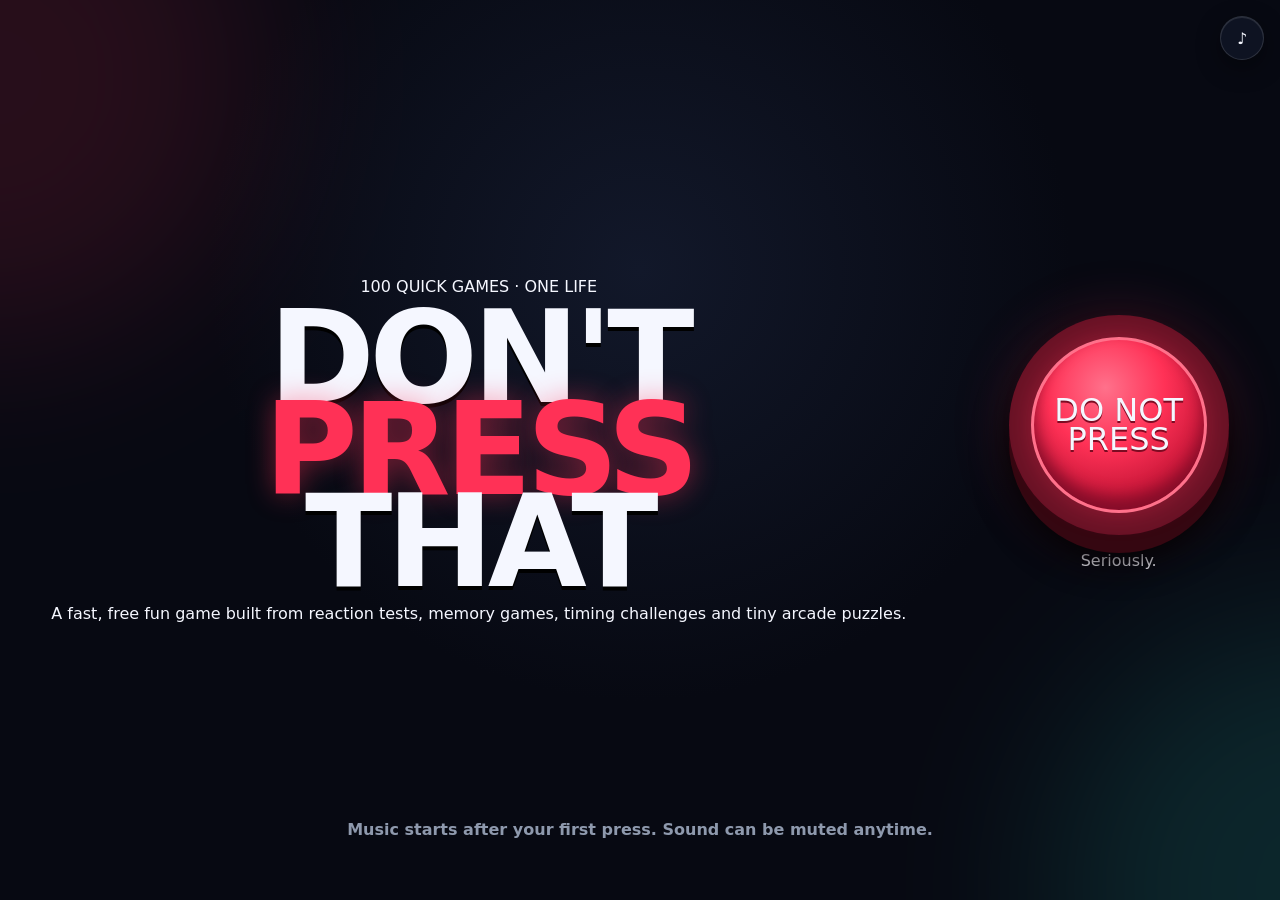
==== index.html @ fea3067d "Revamp landing UI and add complete SEO metadata" ====
<!doctype html>
<html lang="en">
<head>
  <meta charset="utf-8">
  <meta name="viewport" content="width=device-width,initial-scale=1,viewport-fit=cover,user-scalable=no">
  <meta name="theme-color" content="#070912">
  <meta name="color-scheme" content="dark">
  <title>DON'T PRESS THAT — 100 Fast Fun Mini Games</title>
  <meta name="description" content="Play DON'T PRESS THAT, a free fast-paced fun game with 100 bite-size arcade mini games, reaction challenges, memory games, timing tests and quick puzzles.">
  <meta name="keywords" content="fun game, mini games, arcade game, browser game, free online game, reaction game, quick games, casual game, memory game, timing game, mobile game, HTML5 game">
  <meta name="robots" content="index,follow,max-image-preview:large,max-snippet:-1,max-video-preview:-1">
  <link rel="canonical" href="https://whyiamdoingthis.fun/">
  <link rel="manifest" href="./site.webmanifest">
  <meta property="og:type" content="website">
  <meta property="og:site_name" content="DON'T PRESS THAT">
  <meta property="og:title" content="DON'T PRESS THAT — 100 Fast Fun Mini Games">
  <meta property="og:description" content="A free rapid-fire arcade packed with 100 quick mini games. Read fast, decide, act and chase your best streak.">
  <meta property="og:url" content="https://whyiamdoingthis.fun/">
  <meta name="twitter:card" content="summary">
  <meta name="twitter:title" content="DON'T PRESS THAT — 100 Fast Fun Mini Games">
  <meta name="twitter:description" content="100 quick arcade mini games in one free browser game.">
  <link rel="stylesheet" href="./styles/main.css">
  <script type="application/ld+json">
  {
    "@context":"https://schema.org",
    "@type":"VideoGame",
    "name":"DON'T PRESS THAT",
    "url":"https://whyiamdoingthis.fun/",
    "description":"A free browser arcade with 100 fast mini games focused on reaction, memory, timing and quick decisions.",
    "genre":["Arcade","Casual","Puzzle","Reaction"],
    "playMode":"SinglePlayer",
    "applicationCategory":"Game",
    "operatingSystem":"Any modern web browser",
    "inLanguage":"en",
    "isAccessibleForFree":true
  }
  </script>
</head>
<body>
  <main id="app" aria-live="polite">
    <header class="hud hidden" id="hud" aria-label="Game score">
      <div><small>SCORE</small><strong id="score">0</strong></div>
      <div class="brand">DPT<span>•</span><small>100 GAME DECK</small></div>
      <div><small>BEST</small><strong id="best">0</strong></div>
    </header>

    <button id="mute" class="icon-button" aria-label="Mute sound" title="Sound and music">♪</button>

    <section id="intro" class="screen intro">
      <div class="intro-copy">
        <p class="kicker">100 QUICK GAMES · ONE LIFE</p>
        <h1>DON'T<br><span>PRESS</span><br>THAT</h1>
        <p class="intro-deck">A fast, free fun game built from reaction tests, memory games, timing challenges and tiny arcade puzzles.</p>
      </div>
      <div class="button-stage">
        <div class="warning-ring" aria-hidden="true"></div>
        <button id="forbidden" class="forbidden" aria-label="Start DON'T PRESS THAT"><span>DO NOT<br>PRESS</span></button>
        <p>Seriously.</p>
      </div>
      <p class="music-note">Music starts after your first press. Sound can be muted anytime.</p>
    </section>

    <section id="game" class="screen hidden" aria-label="Current mini game">
      <div class="round-note" aria-hidden="true"><span></span> READ · DECIDE · ACT <span></span></div>
      <div id="instruction" class="instruction"></div>
      <div id="sub" class="sub"></div>
      <div class="timer-wrap"><span>TIME</span><div id="timer" class="timer" aria-label="Time remaining"><i></i></div></div>
      <div id="arena" class="arena" role="application" aria-label="Challenge play area" tabindex="-1"></div>
    </section>

    <section id="gameover" class="screen gameover hidden">
      <p class="eyebrow">GAME OVER</p>
      <h2>YOU: <span id="final-score">0</span></h2>
      <p>BEST: <b id="final-best">0</b></p>
      <p id="verdict" class="verdict"></p>
      <button id="restart" class="cta">ONE MORE?</button>
      <details><summary>LOCAL DAMAGE REPORT</summary><div id="stats"></div></details>
    </section>

    <div id="flash" aria-hidden="true"></div>
    <div id="toast" role="status"></div>
  </main>
  <noscript>DON'T PRESS THAT needs JavaScript to run its mini games.</noscript>
  <script type="module" src="./js/main.js"></script>
</body>
</html>
---- styles/main.css ----
:root{--bg:#070912;--panel:#101522;--ink:#f5f7ff;--muted:#8e99ad;--red:#ff3156;--cyan:#33e6d2;--yellow:#ffd84d;--safe:#ff3156;--danger:#28d978;font-family:Impact,Haettenschweiler,'Arial Narrow Bold',system-ui,sans-serif;color-scheme:dark}
*{box-sizing:border-box;-webkit-tap-highlight-color:transparent}html,body{height:100%;margin:0;overflow:hidden;background:var(--bg);color:var(--ink)}body{overscroll-behavior:none}button{font:inherit;color:inherit}.hidden{display:none!important}#app{height:100%;min-height:100svh;position:relative;isolation:isolate;background:radial-gradient(circle at 50% 30%,#12182a 0,#070912 48%);overflow:hidden;padding:max(16px,env(safe-area-inset-top)) max(16px,env(safe-area-inset-right)) max(16px,env(safe-area-inset-bottom)) max(16px,env(safe-area-inset-left))}.screen{height:100%;display:flex;flex-direction:column;align-items:center;justify-content:center;text-align:center}.intro h1{font-size:clamp(4.2rem,20vw,8rem);line-height:.72;letter-spacing:-.045em;margin:0 0 7vh;text-shadow:0 4px 0 #000}.intro h1 span{color:var(--red);text-shadow:0 0 28px #ff315677}.intro>p{color:var(--muted);font:700 1rem system-ui;margin-top:26px}.forbidden{position:relative;width:min(52vw,220px);aspect-ratio:1;border:0;border-radius:50%;background:#681225;box-shadow:0 18px 0 #350711,0 25px 35px #000,0 0 60px #ff315633;cursor:pointer;animation:breathe 2.5s ease-in-out infinite}.forbidden:before{content:"";position:absolute;inset:10%;border-radius:50%;background:radial-gradient(circle at 42% 28%,#ff718b,#ff3156 38%,#bd1233 76%);border:3px solid #ff718b;box-shadow:inset 0 -12px 16px #830d29,0 0 28px #ff315655}.forbidden span{position:relative;z-index:1;font-size:clamp(1.2rem,6vw,2rem);line-height:.9;text-shadow:0 2px #7c0b22}.forbidden:active,.forbidden.pressed{transform:translateY(13px) scale(.96);box-shadow:0 5px 0 #350711,0 8px 20px #000;animation:none}.icon-button{position:absolute;z-index:20;right:max(16px,env(safe-area-inset-right));top:max(16px,env(safe-area-inset-top));width:44px;height:44px;border:1px solid #ffffff20;background:#111727cc;border-radius:50%;cursor:pointer}.icon-button.muted{color:var(--muted)}button:focus-visible,[tabindex]:focus-visible{outline:3px solid var(--cyan);outline-offset:4px}.hud{height:58px;position:absolute;z-index:10;left:max(18px,env(safe-area-inset-left));right:max(18px,env(safe-area-inset-right));top:max(14px,env(safe-area-inset-top));display:flex;justify-content:space-between;align-items:center;text-align:center;pointer-events:none}.hud small{display:block;font:700 .65rem system-ui;letter-spacing:.16em;color:var(--muted)}.hud strong{font-size:1.8rem}.hud .brand{color:#687188}.hud .brand span{color:var(--red)}#game{justify-content:flex-start;padding-top:80px;touch-action:none}.instruction{font-size:clamp(2rem,10vw,4.5rem);line-height:.88;max-width:820px;min-height:1em}.sub{font:700 clamp(.75rem,3.5vw,1rem) system-ui;color:var(--muted);height:28px;margin-top:8px;letter-spacing:.07em}.timer{width:min(84vw,540px);height:4px;background:#252c3d;margin:8px 0 16px;border-radius:2px;overflow:hidden}.timer i{height:100%;display:block;background:var(--cyan);transform-origin:left}.arena{position:relative;flex:1;width:min(100%,700px);min-height:0;overflow:hidden;border-radius:24px;touch-action:none;user-select:none}.target,.choice,.pad{position:absolute;border:0;display:grid;place-items:center;cursor:pointer}.target{width:76px;height:76px;border-radius:50%;background:var(--cyan);color:#07110f;box-shadow:0 0 24px #33e6d277}.choice{min-width:92px;min-height:58px;border-radius:14px;background:#1a2234;border:1px solid #ffffff25;padding:10px;font:800 .85rem system-ui}.choice:active,.pad:active{transform:scale(.92)}.big-number{font-size:clamp(5rem,28vw,11rem);position:absolute;inset:0;display:grid;place-items:center}.center-button{position:absolute;inset:50% auto auto 50%;transform:translate(-50%,-50%);border:0;border-radius:50%;width:min(45vw,180px);aspect-ratio:1;background:var(--red);box-shadow:0 10px 0 #841028,0 0 30px #ff315666}.meter{position:absolute;left:15%;right:15%;top:52%;height:24px;border:2px solid #fff;border-radius:20px;overflow:hidden}.meter i{display:block;width:0;height:100%;background:var(--cyan)}.grid{position:absolute;inset:6%;display:grid;grid-template-columns:repeat(3,1fr);gap:10px}.pad{position:relative;border-radius:14px;background:#1b2334;border:2px solid #303b51;font-size:2rem}.pad.lit{background:var(--yellow);box-shadow:0 0 22px #ffd84d99;color:#171100}.danger-zone{position:absolute;left:0;right:0;bottom:0;height:18%;border-top:2px dashed var(--red);color:var(--red);font:800 .7rem system-ui;padding-top:8px}.gameover .eyebrow{color:var(--red);letter-spacing:.25em;font:800 .8rem system-ui}.gameover h2{font-size:clamp(4rem,20vw,8rem);margin:0;line-height:1}.gameover>p{font-family:system-ui}.verdict{height:48px;max-width:340px;color:var(--muted)}.cta{border:0;background:var(--cyan);color:#06110f;padding:18px 36px;border-radius:14px;box-shadow:0 8px 0 #147b70;font-size:1.4rem;cursor:pointer}.cta:active{transform:translateY(6px);box-shadow:0 2px 0 #147b70}.gameover details{margin-top:28px;font:600 .75rem system-ui;color:var(--muted)}#flash{position:absolute;z-index:50;inset:0;pointer-events:none;opacity:0;background:white}#flash.go{animation:flash .3s}#toast{position:absolute;z-index:30;left:50%;top:46%;transform:translate(-50%,-50%) scale(.8);font-size:clamp(2rem,12vw,5rem);opacity:0;pointer-events:none;white-space:nowrap}#toast.go{animation:toast .55s}.particle{position:absolute;z-index:40;width:8px;height:8px;border-radius:2px;pointer-events:none;animation:particle .65s ease-out forwards}.fake-alert{position:absolute;background:#151c2c;border:1px solid #ff315666;border-radius:12px;padding:12px;color:var(--red);font:800 .75rem system-ui;animation:wobble .25s infinite}.eye{position:absolute;left:50%;top:42%;transform:translate(-50%,-50%);width:220px;height:110px;border-radius:70% 15%;background:#f4f6ff;display:grid;place-items:center;overflow:hidden}.eye i{width:70px;height:70px;background:#202b44;border:18px solid var(--cyan);border-radius:50%}.line-track{position:absolute;left:8%;right:8%;top:50%;height:10px;background:#283044}.line-track i{position:absolute;width:4px;height:60px;top:-25px;background:white}.draggable{touch-action:none}.shake{animation:shake .26s}.score-pop{animation:scorepop .4s}@keyframes breathe{50%{transform:scale(1.025);filter:brightness(1.12)}82%{transform:translateX(2px) rotate(.5deg)}}@keyframes flash{25%{opacity:.55}100%{opacity:0}}@keyframes toast{30%{opacity:1;transform:translate(-50%,-50%) scale(1.1)}75%{opacity:1}100%{opacity:0;transform:translate(-50%,-65%)}}@keyframes particle{to{transform:translate(var(--x),var(--y)) rotate(180deg) scale(0);opacity:0}}@keyframes wobble{50%{transform:rotate(2deg)}}@keyframes shake{25%{transform:translateX(-5px)}75%{transform:translateX(5px)}}@keyframes scorepop{50%{transform:scale(1.5);color:var(--cyan)}}
@media (min-width:800px) and (orientation:landscape){.intro{flex-direction:row;gap:8vw}.intro h1{margin:0}.intro>p{position:absolute;bottom:5vh}.arena{max-height:calc(100vh - 170px)}}
@media (prefers-reduced-motion:reduce){*,*:before,*:after{animation-duration:.001ms!important;animation-iteration-count:1!important;transition:none!important}.forbidden{animation:none}}
.spark{position:absolute;color:var(--yellow);font-size:2rem;text-shadow:0 0 14px #ffd84d}.ghost-choice{position:absolute;width:78px;height:78px;border:2px dashed #687188;border-radius:50%;background:#111727}.number-choice{position:absolute;width:120px;height:100px;border:0;border-radius:18px;background:#1a2234;font-size:2.6rem}.tiny-target{position:absolute;width:22px;height:22px;border:0;border-radius:50%;background:var(--cyan);box-shadow:0 0 18px var(--cyan)}.center-zone{position:absolute;left:50%;top:50%;transform:translate(-50%,-50%);width:54px;height:54px;border:2px dashed var(--cyan);border-radius:50%;background:#33e6d222}

/* Refreshed arcade cabinet treatment */
#app::before,#app::after{content:"";position:absolute;z-index:-1;width:42vmax;aspect-ratio:1;border-radius:50%;filter:blur(90px);opacity:.13;pointer-events:none}#app::before{left:-22vmax;top:-15vmax;background:var(--red)}#app::after{right:-24vmax;bottom:-20vmax;background:var(--cyan)}
#game{padding-inline:clamp(8px,3vw,28px)}.round-note{display:flex;align-items:center;gap:10px;margin:3px 0 12px;color:var(--cyan);font:800 .62rem system-ui;letter-spacing:.24em}.round-note span{width:28px;height:1px;background:linear-gradient(90deg,transparent,var(--cyan))}.round-note span:last-child{transform:scaleX(-1)}.instruction{text-wrap:balance;text-shadow:0 4px 0 #000,0 0 32px #ffffff0d}.sub{font-weight:650;letter-spacing:.1em}.timer-wrap{display:flex;align-items:center;gap:10px;width:min(88vw,580px);margin:8px 0 16px}.timer-wrap>span{color:#687188;font:800 .58rem system-ui;letter-spacing:.18em}.timer{width:auto;flex:1;margin:0;height:7px;padding:2px;background:#05070d;border:1px solid #273047;border-radius:99px}.timer i{border-radius:99px;box-shadow:0 0 14px #33e6d299}
.arena{border:1px solid #ffffff12;background:linear-gradient(145deg,#131a2a99,#090c1599);box-shadow:inset 0 1px 0 #ffffff0b,0 24px 70px #0008}.arena::before{content:"";position:absolute;inset:0;pointer-events:none;background-image:linear-gradient(#ffffff05 1px,transparent 1px),linear-gradient(90deg,#ffffff05 1px,transparent 1px);background-size:32px 32px;mask-image:linear-gradient(to bottom,#0008,transparent 75%)}
.target,.choice,.pad,.number-choice,.ghost-choice,.center-zone{z-index:1;transition:filter .15s,box-shadow .15s,transform .15s}.choice,.number-choice,.ghost-choice{backdrop-filter:blur(8px);box-shadow:inset 0 1px 0 #ffffff14,0 10px 22px #0005}.choice:hover,.number-choice:hover,.ghost-choice:hover{filter:brightness(1.18);box-shadow:inset 0 1px 0 #ffffff24,0 0 20px #33e6d222}.hud{padding:0 14px;border:1px solid #ffffff12;border-radius:16px;background:#0d1220b8;box-shadow:0 10px 30px #0005;backdrop-filter:blur(12px)}.icon-button{box-shadow:inset 0 1px 0 #ffffff1a,0 8px 24px #0006}
@media (max-width:520px){.round-note{margin-top:0}.arena{border-radius:20px}.choice{min-width:76px;padding:8px}.timer-wrap{width:92vw}}
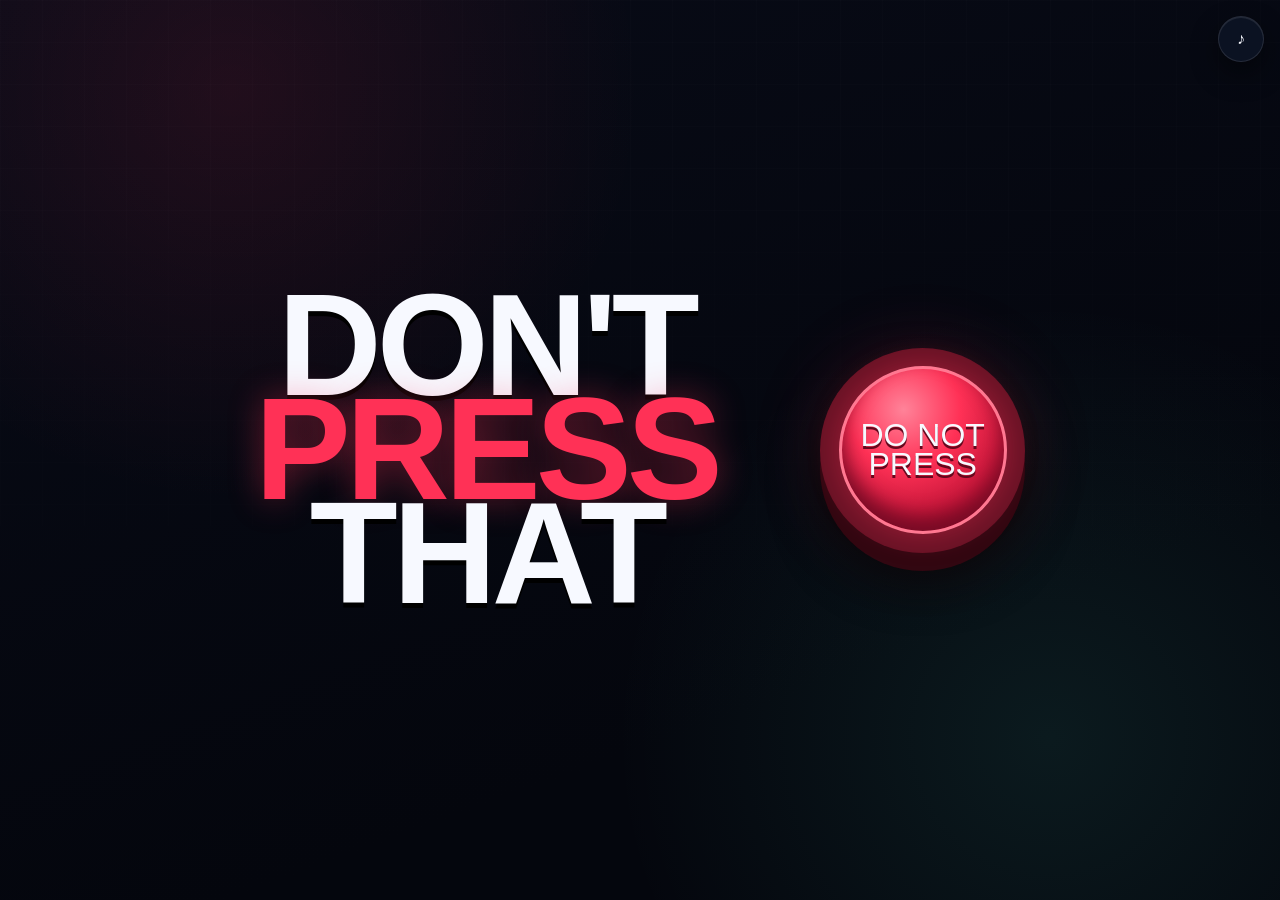
==== commit 060f875f: "Simplify game screens and remove filler copy" ====
--- a/index.html
+++ b/index.html
@@ -3,7 +3,7 @@
 <head>
   <meta charset="utf-8">
   <meta name="viewport" content="width=device-width,initial-scale=1,viewport-fit=cover,user-scalable=no">
-  <meta name="theme-color" content="#070912">
+  <meta name="theme-color" content="#000000">
   <meta name="color-scheme" content="dark">
   <title>DON'T PRESS THAT — 100 Fast Fun Mini Games</title>
   <meta name="description" content="Play DON'T PRESS THAT, a free fast-paced fun game with 100 bite-size arcade mini games, reaction challenges, memory games, timing tests and quick puzzles.">
@@ -14,73 +14,49 @@
   <meta property="og:type" content="website">
   <meta property="og:site_name" content="DON'T PRESS THAT">
   <meta property="og:title" content="DON'T PRESS THAT — 100 Fast Fun Mini Games">
-  <meta property="og:description" content="A free rapid-fire arcade packed with 100 quick mini games. Read fast, decide, act and chase your best streak.">
+  <meta property="og:description" content="A free rapid-fire arcade packed with 100 quick mini games.">
   <meta property="og:url" content="https://whyiamdoingthis.fun/">
   <meta name="twitter:card" content="summary">
   <meta name="twitter:title" content="DON'T PRESS THAT — 100 Fast Fun Mini Games">
   <meta name="twitter:description" content="100 quick arcade mini games in one free browser game.">
   <link rel="stylesheet" href="./styles/main.css">
   <script type="application/ld+json">
-  {
-    "@context":"https://schema.org",
-    "@type":"VideoGame",
-    "name":"DON'T PRESS THAT",
-    "url":"https://whyiamdoingthis.fun/",
-    "description":"A free browser arcade with 100 fast mini games focused on reaction, memory, timing and quick decisions.",
-    "genre":["Arcade","Casual","Puzzle","Reaction"],
-    "playMode":"SinglePlayer",
-    "applicationCategory":"Game",
-    "operatingSystem":"Any modern web browser",
-    "inLanguage":"en",
-    "isAccessibleForFree":true
-  }
+  {"@context":"https://schema.org","@type":"VideoGame","name":"DON'T PRESS THAT","url":"https://whyiamdoingthis.fun/","description":"A free browser arcade with 100 fast mini games focused on reaction, memory, timing and quick decisions.","genre":["Arcade","Casual","Puzzle","Reaction"],"playMode":"SinglePlayer","applicationCategory":"Game","operatingSystem":"Any modern web browser","inLanguage":"en","isAccessibleForFree":true}
   </script>
 </head>
 <body>
   <main id="app" aria-live="polite">
     <header class="hud hidden" id="hud" aria-label="Game score">
       <div><small>SCORE</small><strong id="score">0</strong></div>
-      <div class="brand">DPT<span>•</span><small>100 GAME DECK</small></div>
       <div><small>BEST</small><strong id="best">0</strong></div>
     </header>
 
-    <button id="mute" class="icon-button" aria-label="Mute sound" title="Sound and music">♪</button>
+    <button id="mute" class="icon-button" aria-label="Mute sound" title="Sound">♪</button>
 
     <section id="intro" class="screen intro">
-      <div class="intro-copy">
-        <p class="kicker">100 QUICK GAMES · ONE LIFE</p>
-        <h1>DON'T<br><span>PRESS</span><br>THAT</h1>
-        <p class="intro-deck">A fast, free fun game built from reaction tests, memory games, timing challenges and tiny arcade puzzles.</p>
-      </div>
-      <div class="button-stage">
-        <div class="warning-ring" aria-hidden="true"></div>
-        <button id="forbidden" class="forbidden" aria-label="Start DON'T PRESS THAT"><span>DO NOT<br>PRESS</span></button>
-        <p>Seriously.</p>
-      </div>
-      <p class="music-note">Music starts after your first press. Sound can be muted anytime.</p>
+      <h1>DON'T<br><span>PRESS</span><br>THAT</h1>
+      <button id="forbidden" class="forbidden" aria-label="Start DON'T PRESS THAT"><span>DO NOT<br>PRESS</span></button>
     </section>
 
     <section id="game" class="screen hidden" aria-label="Current mini game">
-      <div class="round-note" aria-hidden="true"><span></span> READ · DECIDE · ACT <span></span></div>
       <div id="instruction" class="instruction"></div>
       <div id="sub" class="sub"></div>
-      <div class="timer-wrap"><span>TIME</span><div id="timer" class="timer" aria-label="Time remaining"><i></i></div></div>
+      <div id="timer" class="timer" aria-label="Time remaining"><i></i></div>
       <div id="arena" class="arena" role="application" aria-label="Challenge play area" tabindex="-1"></div>
     </section>
 
     <section id="gameover" class="screen gameover hidden">
       <p class="eyebrow">GAME OVER</p>
-      <h2>YOU: <span id="final-score">0</span></h2>
-      <p>BEST: <b id="final-best">0</b></p>
+      <h2><span id="final-score">0</span></h2>
+      <p class="best-line">BEST <b id="final-best">0</b></p>
       <p id="verdict" class="verdict"></p>
-      <button id="restart" class="cta">ONE MORE?</button>
-      <details><summary>LOCAL DAMAGE REPORT</summary><div id="stats"></div></details>
+      <button id="restart" class="cta">PLAY AGAIN</button>
     </section>
 
     <div id="flash" aria-hidden="true"></div>
     <div id="toast" role="status"></div>
   </main>
-  <noscript>DON'T PRESS THAT needs JavaScript to run its mini games.</noscript>
+  <noscript>JavaScript is required to play.</noscript>
   <script type="module" src="./js/main.js"></script>
 </body>
 </html>
--- a/styles/main.css
+++ b/styles/main.css
@@ -1,12 +1,208 @@
-:root{--bg:#070912;--panel:#101522;--ink:#f5f7ff;--muted:#8e99ad;--red:#ff3156;--cyan:#33e6d2;--yellow:#ffd84d;--safe:#ff3156;--danger:#28d978;font-family:Impact,Haettenschweiler,'Arial Narrow Bold',system-ui,sans-serif;color-scheme:dark}
-*{box-sizing:border-box;-webkit-tap-highlight-color:transparent}html,body{height:100%;margin:0;overflow:hidden;background:var(--bg);color:var(--ink)}body{overscroll-behavior:none}button{font:inherit;color:inherit}.hidden{display:none!important}#app{height:100%;min-height:100svh;position:relative;isolation:isolate;background:radial-gradient(circle at 50% 30%,#12182a 0,#070912 48%);overflow:hidden;padding:max(16px,env(safe-area-inset-top)) max(16px,env(safe-area-inset-right)) max(16px,env(safe-area-inset-bottom)) max(16px,env(safe-area-inset-left))}.screen{height:100%;display:flex;flex-direction:column;align-items:center;justify-content:center;text-align:center}.intro h1{font-size:clamp(4.2rem,20vw,8rem);line-height:.72;letter-spacing:-.045em;margin:0 0 7vh;text-shadow:0 4px 0 #000}.intro h1 span{color:var(--red);text-shadow:0 0 28px #ff315677}.intro>p{color:var(--muted);font:700 1rem system-ui;margin-top:26px}.forbidden{position:relative;width:min(52vw,220px);aspect-ratio:1;border:0;border-radius:50%;background:#681225;box-shadow:0 18px 0 #350711,0 25px 35px #000,0 0 60px #ff315633;cursor:pointer;animation:breathe 2.5s ease-in-out infinite}.forbidden:before{content:"";position:absolute;inset:10%;border-radius:50%;background:radial-gradient(circle at 42% 28%,#ff718b,#ff3156 38%,#bd1233 76%);border:3px solid #ff718b;box-shadow:inset 0 -12px 16px #830d29,0 0 28px #ff315655}.forbidden span{position:relative;z-index:1;font-size:clamp(1.2rem,6vw,2rem);line-height:.9;text-shadow:0 2px #7c0b22}.forbidden:active,.forbidden.pressed{transform:translateY(13px) scale(.96);box-shadow:0 5px 0 #350711,0 8px 20px #000;animation:none}.icon-button{position:absolute;z-index:20;right:max(16px,env(safe-area-inset-right));top:max(16px,env(safe-area-inset-top));width:44px;height:44px;border:1px solid #ffffff20;background:#111727cc;border-radius:50%;cursor:pointer}.icon-button.muted{color:var(--muted)}button:focus-visible,[tabindex]:focus-visible{outline:3px solid var(--cyan);outline-offset:4px}.hud{height:58px;position:absolute;z-index:10;left:max(18px,env(safe-area-inset-left));right:max(18px,env(safe-area-inset-right));top:max(14px,env(safe-area-inset-top));display:flex;justify-content:space-between;align-items:center;text-align:center;pointer-events:none}.hud small{display:block;font:700 .65rem system-ui;letter-spacing:.16em;color:var(--muted)}.hud strong{font-size:1.8rem}.hud .brand{color:#687188}.hud .brand span{color:var(--red)}#game{justify-content:flex-start;padding-top:80px;touch-action:none}.instruction{font-size:clamp(2rem,10vw,4.5rem);line-height:.88;max-width:820px;min-height:1em}.sub{font:700 clamp(.75rem,3.5vw,1rem) system-ui;color:var(--muted);height:28px;margin-top:8px;letter-spacing:.07em}.timer{width:min(84vw,540px);height:4px;background:#252c3d;margin:8px 0 16px;border-radius:2px;overflow:hidden}.timer i{height:100%;display:block;background:var(--cyan);transform-origin:left}.arena{position:relative;flex:1;width:min(100%,700px);min-height:0;overflow:hidden;border-radius:24px;touch-action:none;user-select:none}.target,.choice,.pad{position:absolute;border:0;display:grid;place-items:center;cursor:pointer}.target{width:76px;height:76px;border-radius:50%;background:var(--cyan);color:#07110f;box-shadow:0 0 24px #33e6d277}.choice{min-width:92px;min-height:58px;border-radius:14px;background:#1a2234;border:1px solid #ffffff25;padding:10px;font:800 .85rem system-ui}.choice:active,.pad:active{transform:scale(.92)}.big-number{font-size:clamp(5rem,28vw,11rem);position:absolute;inset:0;display:grid;place-items:center}.center-button{position:absolute;inset:50% auto auto 50%;transform:translate(-50%,-50%);border:0;border-radius:50%;width:min(45vw,180px);aspect-ratio:1;background:var(--red);box-shadow:0 10px 0 #841028,0 0 30px #ff315666}.meter{position:absolute;left:15%;right:15%;top:52%;height:24px;border:2px solid #fff;border-radius:20px;overflow:hidden}.meter i{display:block;width:0;height:100%;background:var(--cyan)}.grid{position:absolute;inset:6%;display:grid;grid-template-columns:repeat(3,1fr);gap:10px}.pad{position:relative;border-radius:14px;background:#1b2334;border:2px solid #303b51;font-size:2rem}.pad.lit{background:var(--yellow);box-shadow:0 0 22px #ffd84d99;color:#171100}.danger-zone{position:absolute;left:0;right:0;bottom:0;height:18%;border-top:2px dashed var(--red);color:var(--red);font:800 .7rem system-ui;padding-top:8px}.gameover .eyebrow{color:var(--red);letter-spacing:.25em;font:800 .8rem system-ui}.gameover h2{font-size:clamp(4rem,20vw,8rem);margin:0;line-height:1}.gameover>p{font-family:system-ui}.verdict{height:48px;max-width:340px;color:var(--muted)}.cta{border:0;background:var(--cyan);color:#06110f;padding:18px 36px;border-radius:14px;box-shadow:0 8px 0 #147b70;font-size:1.4rem;cursor:pointer}.cta:active{transform:translateY(6px);box-shadow:0 2px 0 #147b70}.gameover details{margin-top:28px;font:600 .75rem system-ui;color:var(--muted)}#flash{position:absolute;z-index:50;inset:0;pointer-events:none;opacity:0;background:white}#flash.go{animation:flash .3s}#toast{position:absolute;z-index:30;left:50%;top:46%;transform:translate(-50%,-50%) scale(.8);font-size:clamp(2rem,12vw,5rem);opacity:0;pointer-events:none;white-space:nowrap}#toast.go{animation:toast .55s}.particle{position:absolute;z-index:40;width:8px;height:8px;border-radius:2px;pointer-events:none;animation:particle .65s ease-out forwards}.fake-alert{position:absolute;background:#151c2c;border:1px solid #ff315666;border-radius:12px;padding:12px;color:var(--red);font:800 .75rem system-ui;animation:wobble .25s infinite}.eye{position:absolute;left:50%;top:42%;transform:translate(-50%,-50%);width:220px;height:110px;border-radius:70% 15%;background:#f4f6ff;display:grid;place-items:center;overflow:hidden}.eye i{width:70px;height:70px;background:#202b44;border:18px solid var(--cyan);border-radius:50%}.line-track{position:absolute;left:8%;right:8%;top:50%;height:10px;background:#283044}.line-track i{position:absolute;width:4px;height:60px;top:-25px;background:white}.draggable{touch-action:none}.shake{animation:shake .26s}.score-pop{animation:scorepop .4s}@keyframes breathe{50%{transform:scale(1.025);filter:brightness(1.12)}82%{transform:translateX(2px) rotate(.5deg)}}@keyframes flash{25%{opacity:.55}100%{opacity:0}}@keyframes toast{30%{opacity:1;transform:translate(-50%,-50%) scale(1.1)}75%{opacity:1}100%{opacity:0;transform:translate(-50%,-65%)}}@keyframes particle{to{transform:translate(var(--x),var(--y)) rotate(180deg) scale(0);opacity:0}}@keyframes wobble{50%{transform:rotate(2deg)}}@keyframes shake{25%{transform:translateX(-5px)}75%{transform:translateX(5px)}}@keyframes scorepop{50%{transform:scale(1.5);color:var(--cyan)}}
-@media (min-width:800px) and (orientation:landscape){.intro{flex-direction:row;gap:8vw}.intro h1{margin:0}.intro>p{position:absolute;bottom:5vh}.arena{max-height:calc(100vh - 170px)}}
-@media (prefers-reduced-motion:reduce){*,*:before,*:after{animation-duration:.001ms!important;animation-iteration-count:1!important;transition:none!important}.forbidden{animation:none}}
-.spark{position:absolute;color:var(--yellow);font-size:2rem;text-shadow:0 0 14px #ffd84d}.ghost-choice{position:absolute;width:78px;height:78px;border:2px dashed #687188;border-radius:50%;background:#111727}.number-choice{position:absolute;width:120px;height:100px;border:0;border-radius:18px;background:#1a2234;font-size:2.6rem}.tiny-target{position:absolute;width:22px;height:22px;border:0;border-radius:50%;background:var(--cyan);box-shadow:0 0 18px var(--cyan)}.center-zone{position:absolute;left:50%;top:50%;transform:translate(-50%,-50%);width:54px;height:54px;border:2px dashed var(--cyan);border-radius:50%;background:#33e6d222}
-
-/* Refreshed arcade cabinet treatment */
-#app::before,#app::after{content:"";position:absolute;z-index:-1;width:42vmax;aspect-ratio:1;border-radius:50%;filter:blur(90px);opacity:.13;pointer-events:none}#app::before{left:-22vmax;top:-15vmax;background:var(--red)}#app::after{right:-24vmax;bottom:-20vmax;background:var(--cyan)}
-#game{padding-inline:clamp(8px,3vw,28px)}.round-note{display:flex;align-items:center;gap:10px;margin:3px 0 12px;color:var(--cyan);font:800 .62rem system-ui;letter-spacing:.24em}.round-note span{width:28px;height:1px;background:linear-gradient(90deg,transparent,var(--cyan))}.round-note span:last-child{transform:scaleX(-1)}.instruction{text-wrap:balance;text-shadow:0 4px 0 #000,0 0 32px #ffffff0d}.sub{font-weight:650;letter-spacing:.1em}.timer-wrap{display:flex;align-items:center;gap:10px;width:min(88vw,580px);margin:8px 0 16px}.timer-wrap>span{color:#687188;font:800 .58rem system-ui;letter-spacing:.18em}.timer{width:auto;flex:1;margin:0;height:7px;padding:2px;background:#05070d;border:1px solid #273047;border-radius:99px}.timer i{border-radius:99px;box-shadow:0 0 14px #33e6d299}
-.arena{border:1px solid #ffffff12;background:linear-gradient(145deg,#131a2a99,#090c1599);box-shadow:inset 0 1px 0 #ffffff0b,0 24px 70px #0008}.arena::before{content:"";position:absolute;inset:0;pointer-events:none;background-image:linear-gradient(#ffffff05 1px,transparent 1px),linear-gradient(90deg,#ffffff05 1px,transparent 1px);background-size:32px 32px;mask-image:linear-gradient(to bottom,#0008,transparent 75%)}
-.target,.choice,.pad,.number-choice,.ghost-choice,.center-zone{z-index:1;transition:filter .15s,box-shadow .15s,transform .15s}.choice,.number-choice,.ghost-choice{backdrop-filter:blur(8px);box-shadow:inset 0 1px 0 #ffffff14,0 10px 22px #0005}.choice:hover,.number-choice:hover,.ghost-choice:hover{filter:brightness(1.18);box-shadow:inset 0 1px 0 #ffffff24,0 0 20px #33e6d222}.hud{padding:0 14px;border:1px solid #ffffff12;border-radius:16px;background:#0d1220b8;box-shadow:0 10px 30px #0005;backdrop-filter:blur(12px)}.icon-button{box-shadow:inset 0 1px 0 #ffffff1a,0 8px 24px #0006}
-@media (max-width:520px){.round-note{margin-top:0}.arena{border-radius:20px}.choice{min-width:76px;padding:8px}.timer-wrap{width:92vw}}
+:root{
+  --bg:#050712;--panel:#0d1323;--panel2:#121b2f;--ink:#f7f9ff;--muted:#98a4bd;
+  --red:#ff3156;--cyan:#55f0d5;--yellow:#ffd84d;--blue:#4f8cff;--green:#28d978;
+  --shadow:#0009;--radius:24px;font-family:Inter,ui-sans-serif,-apple-system,BlinkMacSystemFont,"Segoe UI",sans-serif;
+  color-scheme:dark
+}
+*{box-sizing:border-box;-webkit-tap-highlight-color:transparent}
+html,body{height:100%;margin:0;background:var(--bg);color:var(--ink)}
+body{overflow:hidden;overscroll-behavior:none}
+button,input{font:inherit;color:inherit}
+button{cursor:pointer}
+.hidden{display:none!important}
+#app{
+  min-height:100svh;height:100%;position:relative;isolation:isolate;overflow:hidden;
+  padding:max(14px,env(safe-area-inset-top)) max(14px,env(safe-area-inset-right)) max(14px,env(safe-area-inset-bottom)) max(14px,env(safe-area-inset-left));
+  background:
+    radial-gradient(circle at 18% 10%,#ff31561b,transparent 31%),
+    radial-gradient(circle at 82% 82%,#55f0d516,transparent 34%),
+    linear-gradient(160deg,#080b17,#04060d 72%)
+}
+#app::after{
+  content:"";position:absolute;inset:0;z-index:-1;pointer-events:none;opacity:.38;
+  background-image:linear-gradient(#ffffff08 1px,transparent 1px),linear-gradient(90deg,#ffffff08 1px,transparent 1px);
+  background-size:42px 42px;mask-image:linear-gradient(to bottom,#000,transparent 85%)
+}
+.screen{height:100%;display:flex;flex-direction:column;align-items:center;justify-content:center;text-align:center}
+.icon-button{
+  position:absolute;z-index:40;right:max(16px,env(safe-area-inset-right));top:max(16px,env(safe-area-inset-top));
+  width:46px;height:46px;border-radius:50%;border:1px solid #ffffff1c;background:#0d1426d9;backdrop-filter:blur(14px);
+  box-shadow:inset 0 1px 0 #ffffff16,0 12px 28px #0007
+}
+.icon-button.muted{color:var(--muted)}
+button:focus-visible,input:focus-visible,[tabindex]:focus-visible{outline:3px solid var(--cyan);outline-offset:4px}
+
+.intro{gap:clamp(20px,4vh,42px)}
+.intro-copy{display:flex;flex-direction:column;align-items:center}
+.kicker{margin:0 0 16px;font-size:.7rem;font-weight:900;letter-spacing:.24em;color:var(--cyan)}
+.intro h1{
+  margin:0;font-family:Impact,Haettenschweiler,"Arial Narrow Bold",sans-serif;
+  font-size:clamp(4.3rem,19vw,9rem);line-height:.72;letter-spacing:-.035em;text-shadow:0 5px 0 #000
+}
+.intro h1 span{color:var(--red);text-shadow:0 0 34px #ff31566b}
+.intro-deck{max-width:560px;margin:22px 18px 0;color:var(--muted);font-size:clamp(.86rem,3.2vw,1rem);line-height:1.55}
+.button-stage{position:relative;display:grid;place-items:center}
+.button-stage>p{margin:26px 0 0;color:#8f9bb1;font-weight:800;letter-spacing:.08em}
+.warning-ring{position:absolute;width:min(64vw,270px);aspect-ratio:1;border:1px solid #ff315632;border-radius:50%;animation:ring 2.5s ease-in-out infinite}
+.forbidden{
+  position:relative;width:min(48vw,205px);aspect-ratio:1;border:0;border-radius:50%;
+  background:#681225;box-shadow:0 18px 0 #320711,0 28px 48px #000b,0 0 70px #ff31562d;
+  animation:breathe 2.35s ease-in-out infinite
+}
+.forbidden::before{
+  content:"";position:absolute;inset:9%;border-radius:50%;
+  background:radial-gradient(circle at 38% 25%,#ff8399,#ff3156 36%,#b50e31 77%);
+  border:3px solid #ff7891;box-shadow:inset 0 -14px 19px #770b25,0 0 30px #ff31565c
+}
+.forbidden span{position:relative;z-index:2;font-family:Impact,sans-serif;font-size:clamp(1.3rem,5.6vw,2rem);line-height:.88;text-shadow:0 3px #65091e}
+.forbidden:active,.forbidden.pressed{transform:translateY(13px) scale(.965);box-shadow:0 5px 0 #320711,0 9px 24px #000c;animation:none}
+.music-note{position:absolute;bottom:max(10px,env(safe-area-inset-bottom));max-width:92vw;margin:0;color:#67738b;font-size:.68rem}
+
+.hud{
+  height:62px;position:absolute;z-index:20;left:max(16px,env(safe-area-inset-left));right:max(16px,env(safe-area-inset-right));
+  top:max(12px,env(safe-area-inset-top));display:flex;align-items:center;justify-content:space-between;padding:0 16px;
+  border:1px solid #ffffff16;border-radius:18px;background:#0b1120c9;backdrop-filter:blur(16px);box-shadow:0 14px 40px #0007;pointer-events:none
+}
+.hud small{display:block;font-size:.58rem;font-weight:900;letter-spacing:.17em;color:#7f8ca5}
+.hud strong{font-family:Impact,sans-serif;font-size:1.8rem;line-height:1}
+.hud .brand{font-family:Impact,sans-serif;letter-spacing:.08em;color:#e8ecf7}
+.hud .brand>span{color:var(--red);margin:0 3px}.hud .brand small{margin-top:2px;font-family:Inter,system-ui,sans-serif}
+
+#game{justify-content:flex-start;padding:84px clamp(4px,2vw,20px) 0;touch-action:none}
+.round-note{display:flex;align-items:center;gap:10px;margin:5px 0 12px;color:var(--cyan);font-size:.6rem;font-weight:900;letter-spacing:.23em}
+.round-note span{width:28px;height:1px;background:linear-gradient(90deg,transparent,var(--cyan))}
+.round-note span:last-child{transform:scaleX(-1)}
+.instruction{
+  max-width:860px;min-height:1em;font-family:Impact,Haettenschweiler,"Arial Narrow Bold",sans-serif;
+  font-size:clamp(2.1rem,9vw,4.8rem);line-height:.88;text-wrap:balance;text-shadow:0 4px 0 #000
+}
+.sub{height:32px;margin-top:9px;padding-inline:10px;color:var(--muted);font-size:clamp(.76rem,3vw,.98rem);font-weight:750;letter-spacing:.045em}
+.timer-wrap{display:flex;align-items:center;gap:10px;width:min(91vw,620px);margin:6px 0 14px}
+.timer-wrap>span{font-size:.57rem;font-weight:900;letter-spacing:.18em;color:#70809a}
+.timer{height:8px;flex:1;padding:2px;border:1px solid #27324a;border-radius:99px;background:#03050b;overflow:hidden}
+.timer i{display:block;height:100%;border-radius:99px;background:linear-gradient(90deg,var(--cyan),#8fffe8);transform-origin:left;box-shadow:0 0 16px #55f0d590}
+.arena{
+  position:relative;flex:1;width:min(100%,760px);min-height:0;border-radius:26px;overflow:hidden;touch-action:none;user-select:none;
+  border:1px solid #ffffff12;background:linear-gradient(145deg,#11192bdb,#080c17e6);box-shadow:inset 0 1px 0 #ffffff0e,0 30px 80px #0008
+}
+.arena::before{
+  content:"";position:absolute;inset:0;pointer-events:none;opacity:.42;
+  background-image:radial-gradient(circle at 1px 1px,#ffffff16 1px,transparent 0);background-size:26px 26px
+}
+.arena-flash{animation:arenaFlash .5s}
+
+.hero-button,.target,.memory-dot,.moving-target,.drag-piece,.swipe-card,.color-orb,.bait-button{
+  position:absolute;z-index:2;border:0;display:grid;place-items:center
+}
+.hero-button{
+  width:min(45vw,190px);aspect-ratio:1;border-radius:50%;background:var(--red);font-family:Impact,sans-serif;font-size:1.7rem;
+  box-shadow:0 11px 0 #7f0e26,0 0 38px #ff315655;transition:.12s transform,.12s filter
+}
+.hero-button:active,.hero-button.active{transform:translate(-50%,-50%) scale(.94)!important;filter:brightness(1.14)}
+.hero-button.ready{background:var(--cyan);color:#04110e;box-shadow:0 11px 0 #157c6d,0 0 38px #55f0d56a}
+.hold-ring{
+  position:absolute;inset:-13px;border-radius:50%;
+  background:conic-gradient(var(--cyan) calc(var(--p,0)*1turn),#ffffff16 0);
+  -webkit-mask:radial-gradient(transparent 62%,#000 64%);mask:radial-gradient(transparent 62%,#000 64%)
+}
+.choice-grid{
+  position:absolute;z-index:2;left:8%;right:8%;top:18%;bottom:12%;display:grid;grid-template-columns:repeat(2,minmax(0,1fr));gap:12px
+}
+.arcade-choice{
+  border:1px solid #ffffff1c;border-radius:18px;background:#151f35d9;box-shadow:inset 0 1px 0 #ffffff12,0 12px 24px #0005;
+  font-weight:900;font-size:clamp(1rem,5vw,2rem);transition:.14s transform,.14s filter,.14s border-color
+}
+.arcade-choice:active{transform:scale(.96);filter:brightness(1.2);border-color:var(--cyan)}
+.tile-grid,.pair-grid{
+  position:absolute;z-index:2;inset:8%;display:grid;grid-template-columns:repeat(3,1fr);gap:10px
+}
+.tile,.pair-card{
+  border:1px solid #ffffff17;border-radius:18px;background:#141d31;color:var(--ink);font-size:clamp(1.7rem,8vw,3.2rem);
+  box-shadow:inset 0 1px 0 #ffffff0e,0 10px 18px #0004
+}
+.tile.lit{background:var(--yellow);color:#171100;box-shadow:0 0 28px #ffd84d70}
+.tile.picked,.pair-card.picked{background:#1b695f;border-color:var(--cyan)}
+.math-question,.direction-hero{
+  position:absolute;z-index:2;left:0;right:0;top:10%;font-family:Impact,sans-serif;font-size:clamp(3rem,16vw,6.5rem)
+}
+.memory-dot{
+  width:68px;height:68px;border-radius:50%;background:#202a40;color:#7f8ba1;border:2px solid #34415f;font-weight:900
+}
+.memory-dot.lit{background:var(--cyan);color:#06110f;box-shadow:0 0 30px #55f0d586}
+.precision-track{position:absolute;z-index:2;left:8%;right:8%;top:50%;height:16px;border-radius:99px;background:#202a3f;box-shadow:inset 0 2px 5px #0007}
+.precision-zone{position:absolute;top:0;height:100%;background:var(--cyan);box-shadow:0 0 22px #55f0d582}
+.precision-needle{position:absolute;top:-25px;width:4px;height:66px;background:#fff;border-radius:99px;box-shadow:0 0 15px #fff}
+.drag-piece,.moving-target{
+  width:76px;height:76px;border-radius:22px;background:var(--cyan);color:#07110f;font-size:2rem;box-shadow:0 0 30px #55f0d55f
+}
+.drop-zone{
+  position:absolute;z-index:1;width:105px;height:105px;display:grid;place-items:center;border:2px dashed #73f6df;border-radius:26px;
+  background:#55f0d50d;color:var(--cyan);font-size:2.4rem
+}
+.swipe-card{
+  width:min(48vw,210px);height:min(48vw,210px);border-radius:36px;background:linear-gradient(145deg,#1b2742,#11192b);
+  border:1px solid #ffffff1b;font-size:5rem;box-shadow:0 20px 50px #0008,0 0 35px #4f8cff30
+}
+.order-row{
+  position:absolute;z-index:2;inset:10%;display:flex;align-items:center;justify-content:center;gap:10px;flex-wrap:wrap
+}
+.order-item{
+  display:grid;place-items:center;min-width:58px;min-height:58px;border:1px solid #ffffff18;border-radius:18px;background:#172139;font-size:1.4rem;font-weight:900
+}
+.order-item.done{opacity:.18;transform:scale(.8)}
+.color-orb{width:64px;height:64px;border-radius:50%;box-shadow:0 0 25px #ffffff20;border:3px solid #ffffff50}
+.count-field{position:absolute;z-index:1;inset:5% 5% 32%}
+.count-symbol{position:absolute;font-size:clamp(1.5rem,7vw,3rem);text-shadow:0 8px 18px #000}
+.bait-button{
+  width:160px;height:70px;border-radius:18px;background:var(--red);font-weight:950;box-shadow:0 9px 0 #781028,0 0 30px #ff315646
+}
+.fake-alert{
+  position:absolute;z-index:4;padding:12px 16px;border-radius:14px;border:1px solid #ff31565c;background:#17111bd9;
+  color:#ff6680;font-weight:950;letter-spacing:.05em;box-shadow:0 12px 30px #0007;animation:wobble .28s infinite
+}
+.pair-grid{grid-template-columns:repeat(2,1fr);inset:12% 10%}
+.pair-card{font-size:1.8rem;font-weight:900}
+.direction-hero{top:8%}
+.slider-game{position:absolute;z-index:2;left:10%;right:10%;top:28%;display:grid;gap:24px}
+.slider-readout{font-family:Impact,sans-serif;font-size:5rem}
+.arcade-slider{width:100%;accent-color:var(--cyan)}
+.confirm-button{
+  justify-self:center;border:0;border-radius:16px;background:var(--cyan);color:#05110f;padding:16px 28px;font-weight:950;box-shadow:0 8px 0 #187d70
+}
+
+.gameover .eyebrow{margin:0 0 10px;color:var(--red);font-size:.72rem;font-weight:950;letter-spacing:.28em}
+.gameover h2{margin:0;font-family:Impact,sans-serif;font-size:clamp(4rem,20vw,8rem);line-height:1}
+.gameover>p{font-weight:700}.verdict{min-height:50px;max-width:380px;padding:0 18px;color:var(--muted);line-height:1.5}
+.cta{border:0;border-radius:16px;background:var(--cyan);color:#05110f;padding:18px 38px;font-family:Impact,sans-serif;font-size:1.5rem;box-shadow:0 9px 0 #177e70}
+.cta:active{transform:translateY(6px);box-shadow:0 3px 0 #177e70}
+.gameover details{margin-top:28px;color:#7f8ba2;font-size:.76rem;font-weight:700}
+#flash{position:absolute;z-index:60;inset:0;pointer-events:none;opacity:0;background:#fff}
+#flash.go{animation:flash .3s}
+#toast{position:absolute;z-index:45;left:50%;top:45%;transform:translate(-50%,-50%) scale(.8);opacity:0;pointer-events:none;font-family:Impact,sans-serif;font-size:clamp(2.5rem,13vw,5rem)}
+#toast.go{animation:toast .58s}
+.particle{position:absolute;z-index:40;width:8px;height:8px;border-radius:2px;pointer-events:none;animation:particle .68s ease-out forwards}
+.shake{animation:shake .28s}.score-pop{animation:scorepop .42s}
+
+@keyframes breathe{50%{transform:scale(1.025);filter:brightness(1.1)}82%{transform:translateX(2px) rotate(.4deg)}}
+@keyframes ring{50%{transform:scale(1.08);opacity:.3}}
+@keyframes flash{25%{opacity:.55}100%{opacity:0}}
+@keyframes toast{30%{opacity:1;transform:translate(-50%,-50%) scale(1.12)}75%{opacity:1}100%{opacity:0;transform:translate(-50%,-70%)}}
+@keyframes particle{to{transform:translate(var(--x),var(--y)) rotate(180deg) scale(0);opacity:0}}
+@keyframes wobble{50%{transform:rotate(2deg)}}
+@keyframes shake{25%{transform:translateX(-5px)}75%{transform:translateX(5px)}}
+@keyframes scorepop{50%{transform:scale(1.45);color:var(--cyan)}}
+@keyframes arenaFlash{40%{filter:brightness(2)}}
+
+@media (max-width:520px){
+  .intro{gap:18px}.intro-deck{margin-top:16px}.button-stage>p{margin-top:18px}
+  .arena{border-radius:22px}.choice-grid{left:6%;right:6%;gap:9px}.arcade-choice{border-radius:15px}
+  .memory-dot{width:58px;height:58px}.color-orb{width:56px;height:56px}.hud{padding-inline:12px}
+}
+@media (min-width:850px) and (orientation:landscape){
+  .intro{flex-direction:row;gap:8vw}.intro-copy{align-items:flex-start;text-align:left}.intro-deck{margin-left:0}.music-note{left:50%;transform:translateX(-50%)}
+  .arena{max-height:calc(100vh - 190px)}
+}
+@media (prefers-reduced-motion:reduce){
+  *,*::before,*::after{animation-duration:.001ms!important;animation-iteration-count:1!important;scroll-behavior:auto!important;transition:none!important}
+  .forbidden,.warning-ring{animation:none}
+}
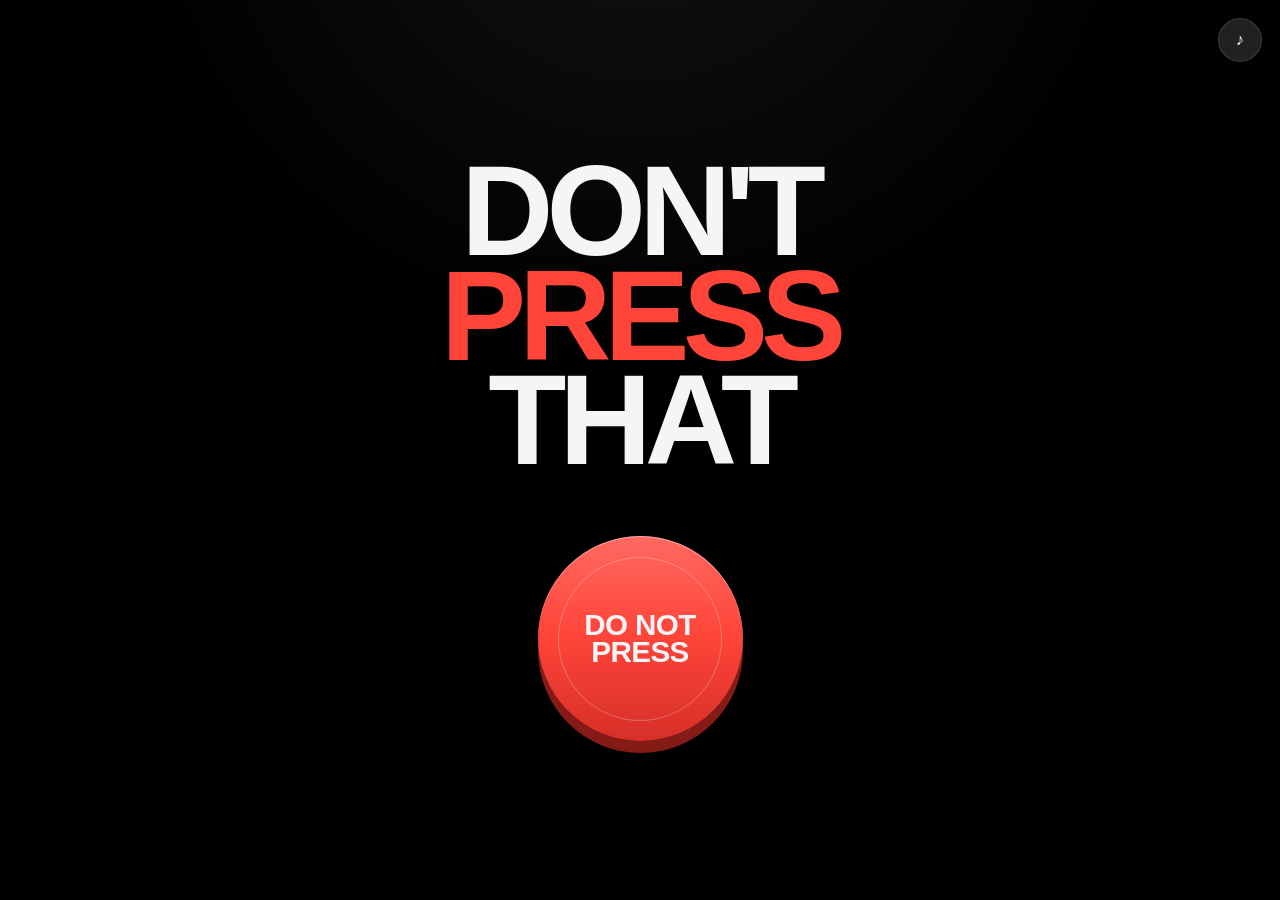
==== commit d1482de0: "Load brain game layout fixes" ====
--- a/index.html
+++ b/index.html
@@ -20,6 +20,7 @@
   <meta name="twitter:title" content="DON'T PRESS THAT — 100 Fast Fun Mini Games">
   <meta name="twitter:description" content="100 quick arcade mini games in one free browser game.">
   <link rel="stylesheet" href="./styles/main.css">
+  <link rel="stylesheet" href="./styles/brain-games.css">
   <script type="application/ld+json">
   {"@context":"https://schema.org","@type":"VideoGame","name":"DON'T PRESS THAT","url":"https://whyiamdoingthis.fun/","description":"A free browser arcade with 100 fast mini games focused on reaction, memory, timing and quick decisions.","genre":["Arcade","Casual","Puzzle","Reaction"],"playMode":"SinglePlayer","applicationCategory":"Game","operatingSystem":"Any modern web browser","inLanguage":"en","isAccessibleForFree":true}
   </script>
--- a/styles/main.css
+++ b/styles/main.css
@@ -1,208 +1,245 @@
 :root{
-  --bg:#050712;--panel:#0d1323;--panel2:#121b2f;--ink:#f7f9ff;--muted:#98a4bd;
-  --red:#ff3156;--cyan:#55f0d5;--yellow:#ffd84d;--blue:#4f8cff;--green:#28d978;
-  --shadow:#0009;--radius:24px;font-family:Inter,ui-sans-serif,-apple-system,BlinkMacSystemFont,"Segoe UI",sans-serif;
-  color-scheme:dark
-}
-*{box-sizing:border-box;-webkit-tap-highlight-color:transparent}
-html,body{height:100%;margin:0;background:var(--bg);color:var(--ink)}
+  --bg:#000;
+  --surface:#1c1c1e;
+  --surface-2:#2c2c2e;
+  --surface-3:#3a3a3c;
+  --text:#f5f5f7;
+  --secondary:#98989d;
+  --separator:rgba(84,84,88,.65);
+  --red:#ff453a;
+  --blue:#0a84ff;
+  --green:#30d158;
+  --yellow:#ffd60a;
+  --purple:#bf5af2;
+  --radius:24px;
+  color-scheme:dark;
+  font-family:-apple-system,BlinkMacSystemFont,"SF Pro Display","SF Pro Text","Helvetica Neue",Arial,sans-serif
+}
+*{
+  box-sizing:border-box;
+  -webkit-tap-highlight-color:transparent;
+  -webkit-touch-callout:none;
+  -webkit-user-select:none;
+  user-select:none
+}
+html,body{height:100%;margin:0;background:var(--bg);color:var(--text)}
 body{overflow:hidden;overscroll-behavior:none}
 button,input{font:inherit;color:inherit}
 button{cursor:pointer}
 .hidden{display:none!important}
 #app{
-  min-height:100svh;height:100%;position:relative;isolation:isolate;overflow:hidden;
-  padding:max(14px,env(safe-area-inset-top)) max(14px,env(safe-area-inset-right)) max(14px,env(safe-area-inset-bottom)) max(14px,env(safe-area-inset-left));
-  background:
-    radial-gradient(circle at 18% 10%,#ff31561b,transparent 31%),
-    radial-gradient(circle at 82% 82%,#55f0d516,transparent 34%),
-    linear-gradient(160deg,#080b17,#04060d 72%)
-}
-#app::after{
-  content:"";position:absolute;inset:0;z-index:-1;pointer-events:none;opacity:.38;
-  background-image:linear-gradient(#ffffff08 1px,transparent 1px),linear-gradient(90deg,#ffffff08 1px,transparent 1px);
-  background-size:42px 42px;mask-image:linear-gradient(to bottom,#000,transparent 85%)
+  position:relative;
+  min-height:100svh;
+  height:100%;
+  overflow:hidden;
+  isolation:isolate;
+  padding:max(16px,env(safe-area-inset-top)) max(16px,env(safe-area-inset-right)) max(16px,env(safe-area-inset-bottom)) max(16px,env(safe-area-inset-left));
+  background:radial-gradient(circle at 50% -18%,rgba(255,255,255,.08),transparent 42%),#000;
+  touch-action:manipulation
 }
 .screen{height:100%;display:flex;flex-direction:column;align-items:center;justify-content:center;text-align:center}
+button:focus-visible,input:focus-visible,[tabindex]:focus-visible{outline:3px solid rgba(10,132,255,.9);outline-offset:3px}
+
 .icon-button{
-  position:absolute;z-index:40;right:max(16px,env(safe-area-inset-right));top:max(16px,env(safe-area-inset-top));
-  width:46px;height:46px;border-radius:50%;border:1px solid #ffffff1c;background:#0d1426d9;backdrop-filter:blur(14px);
-  box-shadow:inset 0 1px 0 #ffffff16,0 12px 28px #0007
-}
-.icon-button.muted{color:var(--muted)}
-button:focus-visible,input:focus-visible,[tabindex]:focus-visible{outline:3px solid var(--cyan);outline-offset:4px}
-
-.intro{gap:clamp(20px,4vh,42px)}
-.intro-copy{display:flex;flex-direction:column;align-items:center}
-.kicker{margin:0 0 16px;font-size:.7rem;font-weight:900;letter-spacing:.24em;color:var(--cyan)}
+  position:absolute;z-index:40;
+  right:max(18px,env(safe-area-inset-right));
+  top:max(18px,env(safe-area-inset-top));
+  width:44px;height:44px;
+  border:1px solid rgba(255,255,255,.12);
+  border-radius:50%;
+  background:rgba(44,44,46,.76);
+  -webkit-backdrop-filter:saturate(180%) blur(20px);
+  backdrop-filter:saturate(180%) blur(20px);
+  box-shadow:0 8px 24px rgba(0,0,0,.28);
+  font-size:1.05rem
+}
+.icon-button:active{transform:scale(.94)}
+.icon-button.muted{color:var(--secondary)}
+
+.intro{gap:clamp(34px,7vh,64px)}
 .intro h1{
-  margin:0;font-family:Impact,Haettenschweiler,"Arial Narrow Bold",sans-serif;
-  font-size:clamp(4.3rem,19vw,9rem);line-height:.72;letter-spacing:-.035em;text-shadow:0 5px 0 #000
-}
-.intro h1 span{color:var(--red);text-shadow:0 0 34px #ff31566b}
-.intro-deck{max-width:560px;margin:22px 18px 0;color:var(--muted);font-size:clamp(.86rem,3.2vw,1rem);line-height:1.55}
-.button-stage{position:relative;display:grid;place-items:center}
-.button-stage>p{margin:26px 0 0;color:#8f9bb1;font-weight:800;letter-spacing:.08em}
-.warning-ring{position:absolute;width:min(64vw,270px);aspect-ratio:1;border:1px solid #ff315632;border-radius:50%;animation:ring 2.5s ease-in-out infinite}
+  margin:0;
+  font-size:clamp(3.6rem,17vw,8rem);
+  line-height:.82;
+  letter-spacing:-.055em;
+  font-weight:850
+}
+.intro h1 span{color:var(--red)}
 .forbidden{
-  position:relative;width:min(48vw,205px);aspect-ratio:1;border:0;border-radius:50%;
-  background:#681225;box-shadow:0 18px 0 #320711,0 28px 48px #000b,0 0 70px #ff31562d;
-  animation:breathe 2.35s ease-in-out infinite
-}
-.forbidden::before{
-  content:"";position:absolute;inset:9%;border-radius:50%;
-  background:radial-gradient(circle at 38% 25%,#ff8399,#ff3156 36%,#b50e31 77%);
-  border:3px solid #ff7891;box-shadow:inset 0 -14px 19px #770b25,0 0 30px #ff31565c
-}
-.forbidden span{position:relative;z-index:2;font-family:Impact,sans-serif;font-size:clamp(1.3rem,5.6vw,2rem);line-height:.88;text-shadow:0 3px #65091e}
-.forbidden:active,.forbidden.pressed{transform:translateY(13px) scale(.965);box-shadow:0 5px 0 #320711,0 9px 24px #000c;animation:none}
-.music-note{position:absolute;bottom:max(10px,env(safe-area-inset-bottom));max-width:92vw;margin:0;color:#67738b;font-size:.68rem}
+  position:relative;
+  width:min(48vw,205px);
+  aspect-ratio:1;
+  border:0;
+  border-radius:50%;
+  background:linear-gradient(180deg,#ff6961 0%,#ff453a 48%,#d62f27 100%);
+  box-shadow:inset 0 1px 0 rgba(255,255,255,.42),0 12px 0 #851b17,0 22px 44px rgba(0,0,0,.5);
+  transition:transform .12s ease,box-shadow .12s ease,filter .12s ease
+}
+.forbidden::after{
+  content:"";
+  position:absolute;
+  inset:10%;
+  border-radius:50%;
+  border:1px solid rgba(255,255,255,.28);
+  pointer-events:none
+}
+.forbidden span{position:relative;z-index:2;font-size:clamp(1.15rem,5.3vw,1.85rem);line-height:.9;font-weight:850;letter-spacing:-.02em}
+.forbidden:active,.forbidden.pressed{transform:translateY(8px) scale(.98);box-shadow:inset 0 1px 0 rgba(255,255,255,.32),0 4px 0 #851b17,0 9px 20px rgba(0,0,0,.4);filter:brightness(.98)}
 
 .hud{
-  height:62px;position:absolute;z-index:20;left:max(16px,env(safe-area-inset-left));right:max(16px,env(safe-area-inset-right));
-  top:max(12px,env(safe-area-inset-top));display:flex;align-items:center;justify-content:space-between;padding:0 16px;
-  border:1px solid #ffffff16;border-radius:18px;background:#0b1120c9;backdrop-filter:blur(16px);box-shadow:0 14px 40px #0007;pointer-events:none
-}
-.hud small{display:block;font-size:.58rem;font-weight:900;letter-spacing:.17em;color:#7f8ca5}
-.hud strong{font-family:Impact,sans-serif;font-size:1.8rem;line-height:1}
-.hud .brand{font-family:Impact,sans-serif;letter-spacing:.08em;color:#e8ecf7}
-.hud .brand>span{color:var(--red);margin:0 3px}.hud .brand small{margin-top:2px;font-family:Inter,system-ui,sans-serif}
-
-#game{justify-content:flex-start;padding:84px clamp(4px,2vw,20px) 0;touch-action:none}
-.round-note{display:flex;align-items:center;gap:10px;margin:5px 0 12px;color:var(--cyan);font-size:.6rem;font-weight:900;letter-spacing:.23em}
-.round-note span{width:28px;height:1px;background:linear-gradient(90deg,transparent,var(--cyan))}
-.round-note span:last-child{transform:scaleX(-1)}
+  position:absolute;z-index:20;
+  left:max(16px,env(safe-area-inset-left));
+  top:max(14px,env(safe-area-inset-top));
+  height:58px;
+  min-width:180px;
+  display:flex;
+  align-items:center;
+  justify-content:space-between;
+  gap:28px;
+  padding:0 18px;
+  border:1px solid rgba(255,255,255,.1);
+  border-radius:20px;
+  background:rgba(28,28,30,.72);
+  -webkit-backdrop-filter:saturate(180%) blur(20px);
+  backdrop-filter:saturate(180%) blur(20px);
+  box-shadow:0 10px 30px rgba(0,0,0,.25);
+  pointer-events:none
+}
+.hud small{display:block;color:var(--secondary);font-size:.62rem;font-weight:700;letter-spacing:.08em}
+.hud strong{display:block;margin-top:1px;font-size:1.45rem;font-weight:800;letter-spacing:-.03em}
+
+#game{justify-content:flex-start;padding:88px clamp(2px,2vw,18px) 0;touch-action:none}
 .instruction{
-  max-width:860px;min-height:1em;font-family:Impact,Haettenschweiler,"Arial Narrow Bold",sans-serif;
-  font-size:clamp(2.1rem,9vw,4.8rem);line-height:.88;text-wrap:balance;text-shadow:0 4px 0 #000
-}
-.sub{height:32px;margin-top:9px;padding-inline:10px;color:var(--muted);font-size:clamp(.76rem,3vw,.98rem);font-weight:750;letter-spacing:.045em}
-.timer-wrap{display:flex;align-items:center;gap:10px;width:min(91vw,620px);margin:6px 0 14px}
-.timer-wrap>span{font-size:.57rem;font-weight:900;letter-spacing:.18em;color:#70809a}
-.timer{height:8px;flex:1;padding:2px;border:1px solid #27324a;border-radius:99px;background:#03050b;overflow:hidden}
-.timer i{display:block;height:100%;border-radius:99px;background:linear-gradient(90deg,var(--cyan),#8fffe8);transform-origin:left;box-shadow:0 0 16px #55f0d590}
+  max-width:820px;
+  min-height:1em;
+  padding:0 8px;
+  font-size:clamp(2rem,8.8vw,4.4rem);
+  line-height:.94;
+  letter-spacing:-.045em;
+  font-weight:820;
+  text-wrap:balance
+}
+.sub{
+  min-height:28px;
+  max-width:680px;
+  margin-top:8px;
+  padding:0 12px;
+  color:var(--secondary);
+  font-size:clamp(.8rem,3vw,.98rem);
+  line-height:1.3;
+  font-weight:600
+}
+.timer{
+  width:min(88vw,600px);
+  height:5px;
+  margin:8px 0 14px;
+  overflow:hidden;
+  border-radius:999px;
+  background:var(--surface-2)
+}
+.timer i{display:block;height:100%;border-radius:inherit;background:var(--blue);transform-origin:left}
 .arena{
-  position:relative;flex:1;width:min(100%,760px);min-height:0;border-radius:26px;overflow:hidden;touch-action:none;user-select:none;
-  border:1px solid #ffffff12;background:linear-gradient(145deg,#11192bdb,#080c17e6);box-shadow:inset 0 1px 0 #ffffff0e,0 30px 80px #0008
-}
-.arena::before{
-  content:"";position:absolute;inset:0;pointer-events:none;opacity:.42;
-  background-image:radial-gradient(circle at 1px 1px,#ffffff16 1px,transparent 0);background-size:26px 26px
-}
-.arena-flash{animation:arenaFlash .5s}
-
-.hero-button,.target,.memory-dot,.moving-target,.drag-piece,.swipe-card,.color-orb,.bait-button{
-  position:absolute;z-index:2;border:0;display:grid;place-items:center
-}
+  position:relative;
+  flex:1;
+  width:min(100%,760px);
+  min-height:0;
+  overflow:hidden;
+  border:1px solid rgba(255,255,255,.08);
+  border-radius:28px 28px 0 0;
+  background:rgba(28,28,30,.96);
+  box-shadow:inset 0 1px 0 rgba(255,255,255,.04);
+  touch-action:none
+}
+.arena-flash{animation:arenaFlash .45s}
+
+.hero-button,.target,.memory-dot,.moving-target,.drag-piece,.swipe-card,.color-orb,.bait-button{position:absolute;z-index:2;border:0;display:grid;place-items:center}
 .hero-button{
-  width:min(45vw,190px);aspect-ratio:1;border-radius:50%;background:var(--red);font-family:Impact,sans-serif;font-size:1.7rem;
-  box-shadow:0 11px 0 #7f0e26,0 0 38px #ff315655;transition:.12s transform,.12s filter
-}
-.hero-button:active,.hero-button.active{transform:translate(-50%,-50%) scale(.94)!important;filter:brightness(1.14)}
-.hero-button.ready{background:var(--cyan);color:#04110e;box-shadow:0 11px 0 #157c6d,0 0 38px #55f0d56a}
-.hold-ring{
-  position:absolute;inset:-13px;border-radius:50%;
-  background:conic-gradient(var(--cyan) calc(var(--p,0)*1turn),#ffffff16 0);
-  -webkit-mask:radial-gradient(transparent 62%,#000 64%);mask:radial-gradient(transparent 62%,#000 64%)
-}
-.choice-grid{
-  position:absolute;z-index:2;left:8%;right:8%;top:18%;bottom:12%;display:grid;grid-template-columns:repeat(2,minmax(0,1fr));gap:12px
-}
+  width:min(44vw,184px);aspect-ratio:1;border-radius:50%;
+  background:var(--red);font-size:1.5rem;font-weight:800;
+  box-shadow:inset 0 1px 0 rgba(255,255,255,.22),0 10px 24px rgba(0,0,0,.3);
+  transition:transform .12s ease,background .15s ease
+}
+.hero-button:active,.hero-button.active{transform:translate(-50%,-50%) scale(.95)!important}
+.hero-button.ready{background:var(--green);color:#001706}
+.hold-ring{position:absolute;inset:-12px;border-radius:50%;background:conic-gradient(var(--blue) calc(var(--p,0)*1turn),rgba(255,255,255,.1) 0);-webkit-mask:radial-gradient(transparent 62%,#000 64%);mask:radial-gradient(transparent 62%,#000 64%)}
+
+.choice-grid{position:absolute;z-index:2;left:8%;right:8%;top:18%;bottom:10%;display:grid;grid-template-columns:repeat(2,minmax(0,1fr));gap:12px}
+.math-question~.choice-grid,.direction-hero~.choice-grid{top:34%}
 .arcade-choice{
-  border:1px solid #ffffff1c;border-radius:18px;background:#151f35d9;box-shadow:inset 0 1px 0 #ffffff12,0 12px 24px #0005;
-  font-weight:900;font-size:clamp(1rem,5vw,2rem);transition:.14s transform,.14s filter,.14s border-color
-}
-.arcade-choice:active{transform:scale(.96);filter:brightness(1.2);border-color:var(--cyan)}
-.tile-grid,.pair-grid{
-  position:absolute;z-index:2;inset:8%;display:grid;grid-template-columns:repeat(3,1fr);gap:10px
-}
+  min-height:56px;
+  border:1px solid rgba(255,255,255,.09);
+  border-radius:18px;
+  background:var(--surface-2);
+  box-shadow:inset 0 1px 0 rgba(255,255,255,.04);
+  font-size:clamp(1rem,4.8vw,1.75rem);
+  font-weight:750;
+  transition:transform .1s ease,background .1s ease
+}
+.arcade-choice:active{transform:scale(.96);background:var(--surface-3)}
+
+.tile-grid,.pair-grid{position:absolute;z-index:2;inset:8%;display:grid;grid-template-columns:repeat(3,1fr);gap:10px}
 .tile,.pair-card{
-  border:1px solid #ffffff17;border-radius:18px;background:#141d31;color:var(--ink);font-size:clamp(1.7rem,8vw,3.2rem);
-  box-shadow:inset 0 1px 0 #ffffff0e,0 10px 18px #0004
-}
-.tile.lit{background:var(--yellow);color:#171100;box-shadow:0 0 28px #ffd84d70}
-.tile.picked,.pair-card.picked{background:#1b695f;border-color:var(--cyan)}
-.math-question,.direction-hero{
-  position:absolute;z-index:2;left:0;right:0;top:10%;font-family:Impact,sans-serif;font-size:clamp(3rem,16vw,6.5rem)
-}
-.memory-dot{
-  width:68px;height:68px;border-radius:50%;background:#202a40;color:#7f8ba1;border:2px solid #34415f;font-weight:900
-}
-.memory-dot.lit{background:var(--cyan);color:#06110f;box-shadow:0 0 30px #55f0d586}
-.precision-track{position:absolute;z-index:2;left:8%;right:8%;top:50%;height:16px;border-radius:99px;background:#202a3f;box-shadow:inset 0 2px 5px #0007}
-.precision-zone{position:absolute;top:0;height:100%;background:var(--cyan);box-shadow:0 0 22px #55f0d582}
-.precision-needle{position:absolute;top:-25px;width:4px;height:66px;background:#fff;border-radius:99px;box-shadow:0 0 15px #fff}
-.drag-piece,.moving-target{
-  width:76px;height:76px;border-radius:22px;background:var(--cyan);color:#07110f;font-size:2rem;box-shadow:0 0 30px #55f0d55f
-}
-.drop-zone{
-  position:absolute;z-index:1;width:105px;height:105px;display:grid;place-items:center;border:2px dashed #73f6df;border-radius:26px;
-  background:#55f0d50d;color:var(--cyan);font-size:2.4rem
-}
-.swipe-card{
-  width:min(48vw,210px);height:min(48vw,210px);border-radius:36px;background:linear-gradient(145deg,#1b2742,#11192b);
-  border:1px solid #ffffff1b;font-size:5rem;box-shadow:0 20px 50px #0008,0 0 35px #4f8cff30
-}
-.order-row{
-  position:absolute;z-index:2;inset:10%;display:flex;align-items:center;justify-content:center;gap:10px;flex-wrap:wrap
-}
-.order-item{
-  display:grid;place-items:center;min-width:58px;min-height:58px;border:1px solid #ffffff18;border-radius:18px;background:#172139;font-size:1.4rem;font-weight:900
-}
-.order-item.done{opacity:.18;transform:scale(.8)}
-.color-orb{width:64px;height:64px;border-radius:50%;box-shadow:0 0 25px #ffffff20;border:3px solid #ffffff50}
-.count-field{position:absolute;z-index:1;inset:5% 5% 32%}
-.count-symbol{position:absolute;font-size:clamp(1.5rem,7vw,3rem);text-shadow:0 8px 18px #000}
-.bait-button{
-  width:160px;height:70px;border-radius:18px;background:var(--red);font-weight:950;box-shadow:0 9px 0 #781028,0 0 30px #ff315646
-}
-.fake-alert{
-  position:absolute;z-index:4;padding:12px 16px;border-radius:14px;border:1px solid #ff31565c;background:#17111bd9;
-  color:#ff6680;font-weight:950;letter-spacing:.05em;box-shadow:0 12px 30px #0007;animation:wobble .28s infinite
-}
-.pair-grid{grid-template-columns:repeat(2,1fr);inset:12% 10%}
-.pair-card{font-size:1.8rem;font-weight:900}
-.direction-hero{top:8%}
-.slider-game{position:absolute;z-index:2;left:10%;right:10%;top:28%;display:grid;gap:24px}
-.slider-readout{font-family:Impact,sans-serif;font-size:5rem}
-.arcade-slider{width:100%;accent-color:var(--cyan)}
-.confirm-button{
-  justify-self:center;border:0;border-radius:16px;background:var(--cyan);color:#05110f;padding:16px 28px;font-weight:950;box-shadow:0 8px 0 #187d70
-}
-
-.gameover .eyebrow{margin:0 0 10px;color:var(--red);font-size:.72rem;font-weight:950;letter-spacing:.28em}
-.gameover h2{margin:0;font-family:Impact,sans-serif;font-size:clamp(4rem,20vw,8rem);line-height:1}
-.gameover>p{font-weight:700}.verdict{min-height:50px;max-width:380px;padding:0 18px;color:var(--muted);line-height:1.5}
-.cta{border:0;border-radius:16px;background:var(--cyan);color:#05110f;padding:18px 38px;font-family:Impact,sans-serif;font-size:1.5rem;box-shadow:0 9px 0 #177e70}
-.cta:active{transform:translateY(6px);box-shadow:0 3px 0 #177e70}
-.gameover details{margin-top:28px;color:#7f8ba2;font-size:.76rem;font-weight:700}
+  min-width:0;
+  border:1px solid rgba(255,255,255,.08);
+  border-radius:18px;
+  background:var(--surface-2);
+  color:var(--text);
+  font-size:clamp(1.6rem,7vw,3rem);
+  font-weight:700
+}
+.tile:active,.pair-card:active{transform:scale(.96)}
+.tile.lit{background:var(--yellow);color:#1c1500}
+.tile.picked,.pair-card.picked{background:rgba(48,209,88,.24);border-color:rgba(48,209,88,.7)}
+.math-question,.direction-hero{position:absolute;z-index:2;left:0;right:0;top:9%;font-size:clamp(2.8rem,14vw,6rem);font-weight:820;letter-spacing:-.045em}
+
+.memory-dot{width:64px;height:64px;border-radius:50%;background:var(--surface-2);color:var(--secondary);border:1px solid rgba(255,255,255,.1);font-weight:800}
+.memory-dot.lit{background:var(--blue);color:#fff}
+.precision-track{position:absolute;z-index:2;left:8%;right:8%;top:50%;height:14px;border-radius:999px;background:var(--surface-3);box-shadow:inset 0 1px 3px rgba(0,0,0,.35)}
+.precision-zone{position:absolute;top:0;height:100%;background:var(--green);border-radius:999px}
+.precision-needle{position:absolute;top:-24px;width:4px;height:62px;border-radius:999px;background:#fff}
+.drag-piece,.moving-target{width:72px;height:72px;border-radius:20px;background:var(--blue);color:white;font-size:2rem;box-shadow:0 12px 24px rgba(0,0,0,.28)}
+.drop-zone{position:absolute;z-index:1;width:104px;height:104px;display:grid;place-items:center;border:2px dashed rgba(10,132,255,.72);border-radius:24px;background:rgba(10,132,255,.08);color:var(--blue);font-size:2.3rem}
+.swipe-card{width:min(48vw,204px);height:min(48vw,204px);border-radius:34px;background:var(--surface-2);border:1px solid rgba(255,255,255,.1);font-size:4.5rem;box-shadow:0 16px 36px rgba(0,0,0,.28)}
+.order-row{position:absolute;z-index:2;inset:10%;display:flex;align-items:center;justify-content:center;gap:10px;flex-wrap:wrap}
+.order-item{display:grid;place-items:center;min-width:58px;min-height:58px;border:1px solid rgba(255,255,255,.09);border-radius:16px;background:var(--surface-2);font-size:1.35rem;font-weight:780}
+.order-item.done{opacity:.2;transform:scale(.9)}
+.color-orb{width:62px;height:62px;border-radius:50%;border:2px solid rgba(255,255,255,.28);box-shadow:0 7px 16px rgba(0,0,0,.2)}
+.count-field{position:absolute;z-index:1;inset:5% 5% 34%}
+.count-symbol{position:absolute;font-size:clamp(1.5rem,7vw,2.8rem)}
+.bait-button{width:156px;height:68px;border-radius:17px;background:var(--red);font-weight:800;box-shadow:0 10px 22px rgba(0,0,0,.3)}
+.fake-alert{position:absolute;z-index:4;padding:11px 15px;border:1px solid rgba(255,69,58,.3);border-radius:14px;background:rgba(44,44,46,.92);color:var(--red);font-size:.86rem;font-weight:750;box-shadow:0 12px 26px rgba(0,0,0,.3)}
+.pair-grid{grid-template-columns:repeat(2,1fr);inset:11% 10%}
+.pair-card{font-size:1.65rem}
+.slider-game{position:absolute;z-index:2;left:10%;right:10%;top:28%;display:grid;gap:22px}
+.slider-readout{font-size:4.5rem;font-weight:820;letter-spacing:-.05em}
+.arcade-slider{width:100%;accent-color:var(--blue)}
+.confirm-button{justify-self:center;min-height:50px;border:0;border-radius:14px;background:var(--blue);color:#fff;padding:13px 24px;font-weight:750}
+.confirm-button:active{transform:scale(.97)}
+
+.gameover .eyebrow{margin:0 0 14px;color:var(--red);font-size:.74rem;font-weight:780;letter-spacing:.16em}
+.gameover h2{margin:0;font-size:clamp(5rem,24vw,9rem);line-height:.9;letter-spacing:-.07em;font-weight:850}
+.best-line{margin:18px 0 0;color:var(--secondary);font-size:.82rem;font-weight:700;letter-spacing:.08em}
+.best-line b{color:var(--text);font-size:1rem}
+.verdict{min-height:48px;max-width:380px;margin:22px 0 18px;padding:0 18px;color:var(--secondary);font-size:.95rem;line-height:1.45;font-weight:550}
+.cta{min-width:160px;min-height:52px;border:0;border-radius:16px;background:var(--blue);color:#fff;padding:14px 24px;font-size:1rem;font-weight:750;box-shadow:0 8px 24px rgba(10,132,255,.18)}
+.cta:active{transform:scale(.97)}
+
 #flash{position:absolute;z-index:60;inset:0;pointer-events:none;opacity:0;background:#fff}
-#flash.go{animation:flash .3s}
-#toast{position:absolute;z-index:45;left:50%;top:45%;transform:translate(-50%,-50%) scale(.8);opacity:0;pointer-events:none;font-family:Impact,sans-serif;font-size:clamp(2.5rem,13vw,5rem)}
-#toast.go{animation:toast .58s}
-.particle{position:absolute;z-index:40;width:8px;height:8px;border-radius:2px;pointer-events:none;animation:particle .68s ease-out forwards}
-.shake{animation:shake .28s}.score-pop{animation:scorepop .42s}
-
-@keyframes breathe{50%{transform:scale(1.025);filter:brightness(1.1)}82%{transform:translateX(2px) rotate(.4deg)}}
-@keyframes ring{50%{transform:scale(1.08);opacity:.3}}
-@keyframes flash{25%{opacity:.55}100%{opacity:0}}
-@keyframes toast{30%{opacity:1;transform:translate(-50%,-50%) scale(1.12)}75%{opacity:1}100%{opacity:0;transform:translate(-50%,-70%)}}
-@keyframes particle{to{transform:translate(var(--x),var(--y)) rotate(180deg) scale(0);opacity:0}}
-@keyframes wobble{50%{transform:rotate(2deg)}}
-@keyframes shake{25%{transform:translateX(-5px)}75%{transform:translateX(5px)}}
-@keyframes scorepop{50%{transform:scale(1.45);color:var(--cyan)}}
-@keyframes arenaFlash{40%{filter:brightness(2)}}
+#flash.go{animation:flash .28s}
+#toast{position:absolute;z-index:45;left:50%;top:44%;transform:translate(-50%,-50%) scale(.85);opacity:0;pointer-events:none;font-size:clamp(2.2rem,11vw,4.4rem);font-weight:850}
+#toast.go{animation:toast .52s}
+.particle{position:absolute;z-index:40;width:7px;height:7px;border-radius:50%;pointer-events:none;animation:particle .6s ease-out forwards}
+.shake{animation:shake .24s}.score-pop{animation:scorepop .35s}
+
+@keyframes flash{25%{opacity:.42}100%{opacity:0}}
+@keyframes toast{30%{opacity:1;transform:translate(-50%,-50%) scale(1.05)}75%{opacity:1}100%{opacity:0;transform:translate(-50%,-65%)}}
+@keyframes particle{to{transform:translate(var(--x),var(--y)) scale(0);opacity:0}}
+@keyframes shake{25%{transform:translateX(-4px)}75%{transform:translateX(4px)}}
+@keyframes scorepop{50%{transform:scale(1.22);color:var(--green)}}
+@keyframes arenaFlash{40%{filter:brightness(1.55)}}
 
 @media (max-width:520px){
-  .intro{gap:18px}.intro-deck{margin-top:16px}.button-stage>p{margin-top:18px}
-  .arena{border-radius:22px}.choice-grid{left:6%;right:6%;gap:9px}.arcade-choice{border-radius:15px}
-  .memory-dot{width:58px;height:58px}.color-orb{width:56px;height:56px}.hud{padding-inline:12px}
-}
-@media (min-width:850px) and (orientation:landscape){
-  .intro{flex-direction:row;gap:8vw}.intro-copy{align-items:flex-start;text-align:left}.intro-deck{margin-left:0}.music-note{left:50%;transform:translateX(-50%)}
-  .arena{max-height:calc(100vh - 190px)}
-}
-@media (prefers-reduced-motion:reduce){
-  *,*::before,*::after{animation-duration:.001ms!important;animation-iteration-count:1!important;scroll-behavior:auto!important;transition:none!important}
-  .forbidden,.warning-ring{animation:none}
-}
+  .hud{gap:22px;padding-inline:16px}.arena{border-radius:24px 24px 0 0}.choice-grid{left:6%;right:6%;gap:9px}.arcade-choice{border-radius:15px}.memory-dot{width:56px;height:56px}.color-orb{width:54px;height:54px}
+}
+@media (min-width:850px) and (orientation:landscape){.arena{max-height:calc(100vh - 180px)}}
+@media (prefers-reduced-motion:reduce){*,*::before,*::after{animation-duration:.001ms!important;animation-iteration-count:1!important;transition:none!important}}
--- a/styles/brain-games.css
+++ b/styles/brain-games.css
@@ -0,0 +1,95 @@
+.count-field{
+  z-index:3;
+  inset:4% 5% 34%;
+  pointer-events:none;
+  overflow:hidden;
+}
+.count-symbol{
+  z-index:4;
+  color:#f5f5f7;
+  font-family:-apple-system,BlinkMacSystemFont,"SF Pro Display","Apple Symbols","Segoe UI Symbol",sans-serif;
+  font-size:clamp(2.1rem,9vw,4rem);
+  font-weight:800;
+  line-height:1;
+  text-shadow:0 2px 10px rgba(0,0,0,.65),0 0 1px #fff;
+}
+.count-choices{
+  top:auto!important;
+  bottom:5%!important;
+  height:24%;
+  left:7%;
+  right:7%;
+  grid-template-columns:repeat(4,minmax(0,1fr));
+  gap:9px;
+}
+.count-choices .arcade-choice{min-height:52px;font-size:1.35rem}
+
+.hard-order{
+  inset:8%;
+  display:grid;
+  grid-template-columns:repeat(4,minmax(0,1fr));
+  align-content:center;
+  justify-content:stretch;
+  gap:10px;
+}
+.hard-order .order-item{
+  min-width:0;
+  min-height:68px;
+  font-size:1.5rem;
+}
+
+.path-grid{
+  position:absolute;
+  z-index:2;
+  inset:7%;
+  display:grid;
+  gap:clamp(5px,1.5vw,10px);
+  align-content:stretch;
+}
+.path-cell{
+  min-width:0;
+  min-height:0;
+  border:1px solid rgba(255,255,255,.1);
+  border-radius:clamp(10px,3vw,18px);
+  background:#2c2c2e;
+  box-shadow:inset 0 1px 0 rgba(255,255,255,.04);
+  transition:background .12s ease,transform .12s ease,box-shadow .12s ease;
+}
+.path-cell.lit{
+  background:#0a84ff;
+  box-shadow:0 0 0 2px rgba(10,132,255,.18),0 0 22px rgba(10,132,255,.35);
+  transform:scale(.94);
+}
+.path-cell.picked{
+  background:rgba(48,209,88,.3);
+  border-color:rgba(48,209,88,.72);
+}
+
+.pattern-sequence{
+  position:absolute;
+  left:7%;
+  right:7%;
+  top:13%;
+  min-height:86px;
+  display:flex;
+  align-items:center;
+  justify-content:center;
+  padding:18px 12px;
+  border-radius:20px;
+  background:#2c2c2e;
+  border:1px solid rgba(255,255,255,.08);
+  font-size:clamp(1.45rem,6.5vw,2.7rem);
+  font-weight:800;
+  letter-spacing:.02em;
+  white-space:pre-wrap;
+}
+.pattern-choices{top:40%;bottom:9%}
+.pair-grid-hard{grid-template-columns:repeat(3,1fr);inset:9%}
+.brain-grid{inset:5%}
+
+@media(max-width:420px){
+  .count-symbol{font-size:clamp(1.9rem,9vw,3rem)}
+  .hard-order{inset:6%;gap:8px}
+  .hard-order .order-item{min-height:58px}
+  .path-grid{inset:5%;gap:5px}
+}
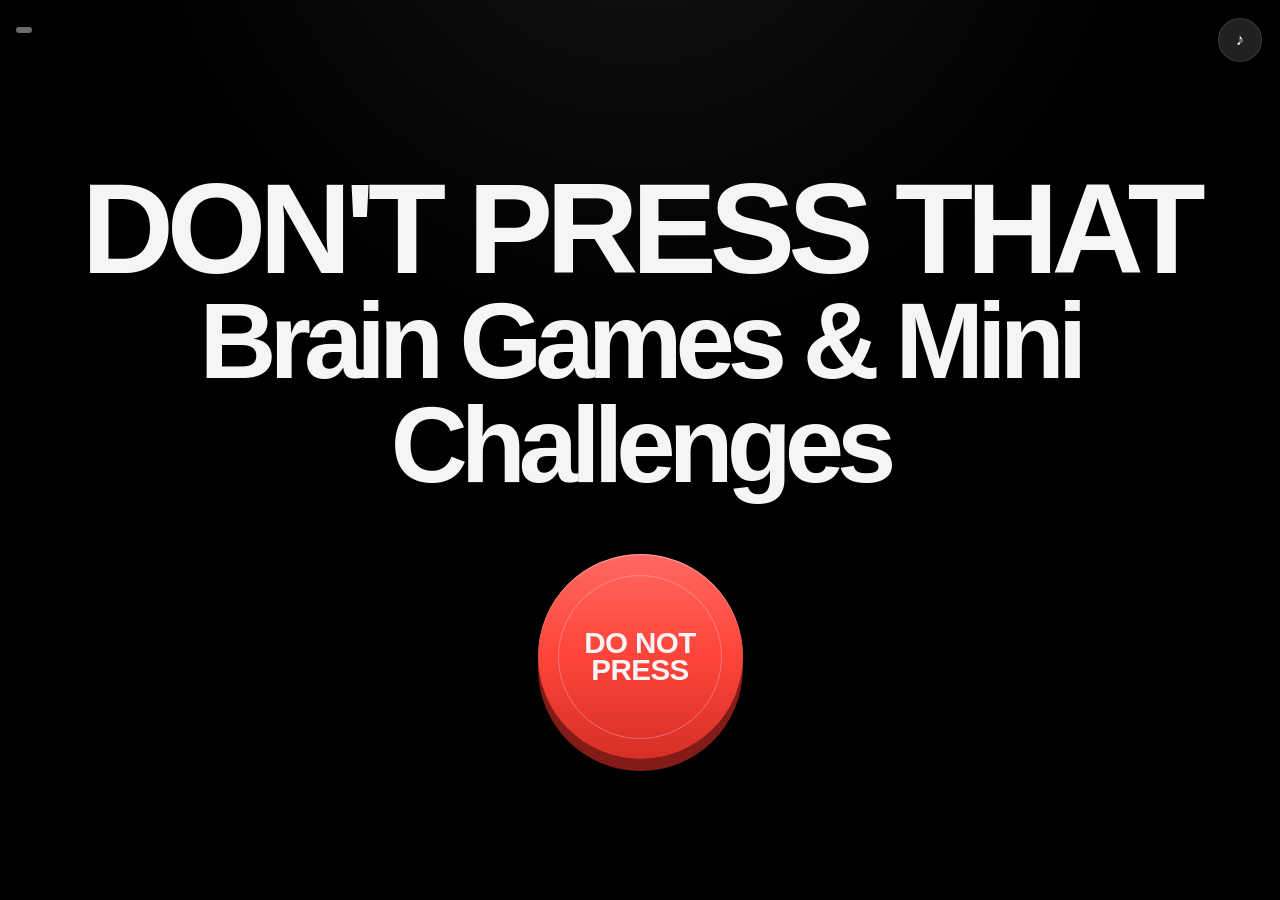
==== commit 7e7da437: "Improve on-page SEO and add accessible game menu" ====
--- a/index.html
+++ b/index.html
@@ -5,24 +5,49 @@
   <meta name="viewport" content="width=device-width,initial-scale=1,viewport-fit=cover,user-scalable=no">
   <meta name="theme-color" content="#000000">
   <meta name="color-scheme" content="dark">
-  <title>DON'T PRESS THAT — 100 Fast Fun Mini Games</title>
-  <meta name="description" content="Play DON'T PRESS THAT, a free fast-paced fun game with 100 bite-size arcade mini games, reaction challenges, memory games, timing tests and quick puzzles.">
-  <meta name="keywords" content="fun game, mini games, arcade game, browser game, free online game, reaction game, quick games, casual game, memory game, timing game, mobile game, HTML5 game">
+  <title>DON'T PRESS THAT — Brain Games & Mini Challenges</title>
+  <meta name="description" content="Play DON'T PRESS THAT, a free fast-paced collection of brain games, memory challenges, reaction tests, path puzzles, timing games and quick logic tasks.">
+  <meta name="keywords" content="fun game, brain games, mini games, memory game, logic game, reaction game, path game, browser game, free online game, puzzle game, timing game, HTML5 game">
   <meta name="robots" content="index,follow,max-image-preview:large,max-snippet:-1,max-video-preview:-1">
   <link rel="canonical" href="https://whyiamdoingthis.fun/">
+  <link rel="icon" type="image/svg+xml" href="./favicon.svg">
+  <link rel="apple-touch-icon" href="./apple-touch-icon.svg">
   <link rel="manifest" href="./site.webmanifest">
   <meta property="og:type" content="website">
   <meta property="og:site_name" content="DON'T PRESS THAT">
-  <meta property="og:title" content="DON'T PRESS THAT — 100 Fast Fun Mini Games">
-  <meta property="og:description" content="A free rapid-fire arcade packed with 100 quick mini games.">
+  <meta property="og:title" content="DON'T PRESS THAT — Brain Games & Mini Challenges">
+  <meta property="og:description" content="Fast brain games, memory challenges, path puzzles, reaction tests and logic mini games in one free browser game.">
   <meta property="og:url" content="https://whyiamdoingthis.fun/">
   <meta name="twitter:card" content="summary">
-  <meta name="twitter:title" content="DON'T PRESS THAT — 100 Fast Fun Mini Games">
-  <meta name="twitter:description" content="100 quick arcade mini games in one free browser game.">
+  <meta name="twitter:title" content="DON'T PRESS THAT — Brain Games & Mini Challenges">
+  <meta name="twitter:description" content="A free browser collection of brain games, memory challenges, path puzzles and reaction tests.">
   <link rel="stylesheet" href="./styles/main.css">
   <link rel="stylesheet" href="./styles/brain-games.css">
+  <link rel="stylesheet" href="./styles/menu.css">
   <script type="application/ld+json">
-  {"@context":"https://schema.org","@type":"VideoGame","name":"DON'T PRESS THAT","url":"https://whyiamdoingthis.fun/","description":"A free browser arcade with 100 fast mini games focused on reaction, memory, timing and quick decisions.","genre":["Arcade","Casual","Puzzle","Reaction"],"playMode":"SinglePlayer","applicationCategory":"Game","operatingSystem":"Any modern web browser","inLanguage":"en","isAccessibleForFree":true}
+  {
+    "@context":"https://schema.org",
+    "@graph":[
+      {
+        "@type":"VideoGame",
+        "name":"DON'T PRESS THAT",
+        "url":"https://whyiamdoingthis.fun/",
+        "description":"A free browser game featuring brain games, memory challenges, path puzzles, reaction tests, timing tasks and logic mini games.",
+        "genre":["Brain Game","Puzzle","Arcade","Memory","Reaction"],
+        "playMode":"SinglePlayer",
+        "applicationCategory":"Game",
+        "operatingSystem":"Any modern web browser",
+        "inLanguage":"en",
+        "isAccessibleForFree":true
+      },
+      {
+        "@type":"WebSite",
+        "name":"DON'T PRESS THAT",
+        "url":"https://whyiamdoingthis.fun/",
+        "inLanguage":"en"
+      }
+    ]
+  }
   </script>
 </head>
 <body>
@@ -32,10 +57,13 @@
       <div><small>BEST</small><strong id="best">0</strong></div>
     </header>
 
+    <button id="menu-toggle" class="menu-toggle" aria-label="Open menu" aria-controls="site-menu" aria-expanded="false">
+      <span></span><span></span><span></span>
+    </button>
     <button id="mute" class="icon-button" aria-label="Mute sound" title="Sound">♪</button>
 
     <section id="intro" class="screen intro">
-      <h1>DON'T<br><span>PRESS</span><br>THAT</h1>
+      <h1>DON'T PRESS THAT <small>Brain Games &amp; Mini Challenges</small></h1>
       <button id="forbidden" class="forbidden" aria-label="Start DON'T PRESS THAT"><span>DO NOT<br>PRESS</span></button>
     </section>
 
@@ -48,16 +76,54 @@
 
     <section id="gameover" class="screen gameover hidden">
       <p class="eyebrow">GAME OVER</p>
-      <h2><span id="final-score">0</span></h2>
+      <h2>Final score <span id="final-score">0</span></h2>
       <p class="best-line">BEST <b id="final-best">0</b></p>
       <p id="verdict" class="verdict"></p>
       <button id="restart" class="cta">PLAY AGAIN</button>
     </section>
 
+    <aside id="site-menu" class="site-menu" aria-hidden="true" aria-label="Game menu">
+      <div class="menu-backdrop" data-close-menu></div>
+      <div class="menu-panel" role="dialog" aria-modal="true" aria-labelledby="menu-title">
+        <div class="menu-head">
+          <h2 id="menu-title">Menu</h2>
+          <button id="menu-close" class="menu-close" aria-label="Close menu">×</button>
+        </div>
+
+        <nav class="menu-nav" aria-label="Site navigation">
+          <a href="./about.html">About &amp; How to Play</a>
+          <a href="./terms.html">Terms &amp; Conditions</a>
+          <a href="./privacy.html">Privacy</a>
+        </nav>
+
+        <section class="menu-copy" aria-labelledby="about-title">
+          <h2 id="about-title">About the brain game</h2>
+          <p><strong>DON'T PRESS THAT</strong> is a free browser game built around short brain games and mini challenges. Each round asks you to read quickly, notice a pattern and make a deliberate choice before the timer expires. The game mixes memory, visual attention, reaction control, number reasoning, direction changes, timing and path recall so a long run depends on more than fast tapping.</p>
+          <p>Rounds are deliberately varied. You may need to remember highlighted tiles, follow a path in the correct order, solve a number sequence, count symbols, identify an odd object, compare values, rotate a direction mentally or stop a moving marker inside a target zone. Some challenges reward patience rather than speed. The game also separates similar challenge families so the same type of task does not immediately repeat.</p>
+          <p>Follow the Path includes five difficulty levels, from a short five-tile route to an extreme twenty-five-tile sequence. Memory and pattern rounds become demanding because the answer is not always visible when you act. Ordering games include decoys and reshuffle after correct choices. These mechanics are intended to make the experience feel like a compact set of brain puzzles rather than a collection of automatic tap tests.</p>
+          <p>No account is required to play. Your best score and sound preference can be stored locally in your browser so they remain available on the same device. Opening this menu pauses the current challenge and closing it resumes the game safely. You can mute sound at any time, replay after a failed round and use the site on a phone, tablet or desktop browser.</p>
+        </section>
+
+        <section class="menu-links" aria-labelledby="more-title">
+          <h2 id="more-title">More from us</h2>
+          <a href="https://racinggame.fun/" target="_blank" rel="noopener noreferrer">RacingGame.fun</a>
+          <a href="https://dhamarikar.com/" target="_blank" rel="noopener noreferrer">Dhamarikar.com</a>
+          <a href="https://expressmock.in/" target="_blank" rel="noopener noreferrer">ExpressMock.in</a>
+        </section>
+
+        <section class="share-links" aria-labelledby="share-title">
+          <h2 id="share-title">Share</h2>
+          <button id="share-game" type="button">Share this game</button>
+          <a href="https://twitter.com/intent/tweet?text=Play%20DON%27T%20PRESS%20THAT&url=https%3A%2F%2Fwhyiamdoingthis.fun%2F" target="_blank" rel="noopener noreferrer">Share on X</a>
+          <a href="https://wa.me/?text=Play%20DON%27T%20PRESS%20THAT%20https%3A%2F%2Fwhyiamdoingthis.fun%2F" target="_blank" rel="noopener noreferrer">Share on WhatsApp</a>
+        </section>
+      </div>
+    </aside>
+
     <div id="flash" aria-hidden="true"></div>
     <div id="toast" role="status"></div>
   </main>
-  <noscript>JavaScript is required to play.</noscript>
+  <noscript>JavaScript is required to play DON'T PRESS THAT brain games and mini challenges.</noscript>
   <script type="module" src="./js/main.js"></script>
 </body>
 </html>
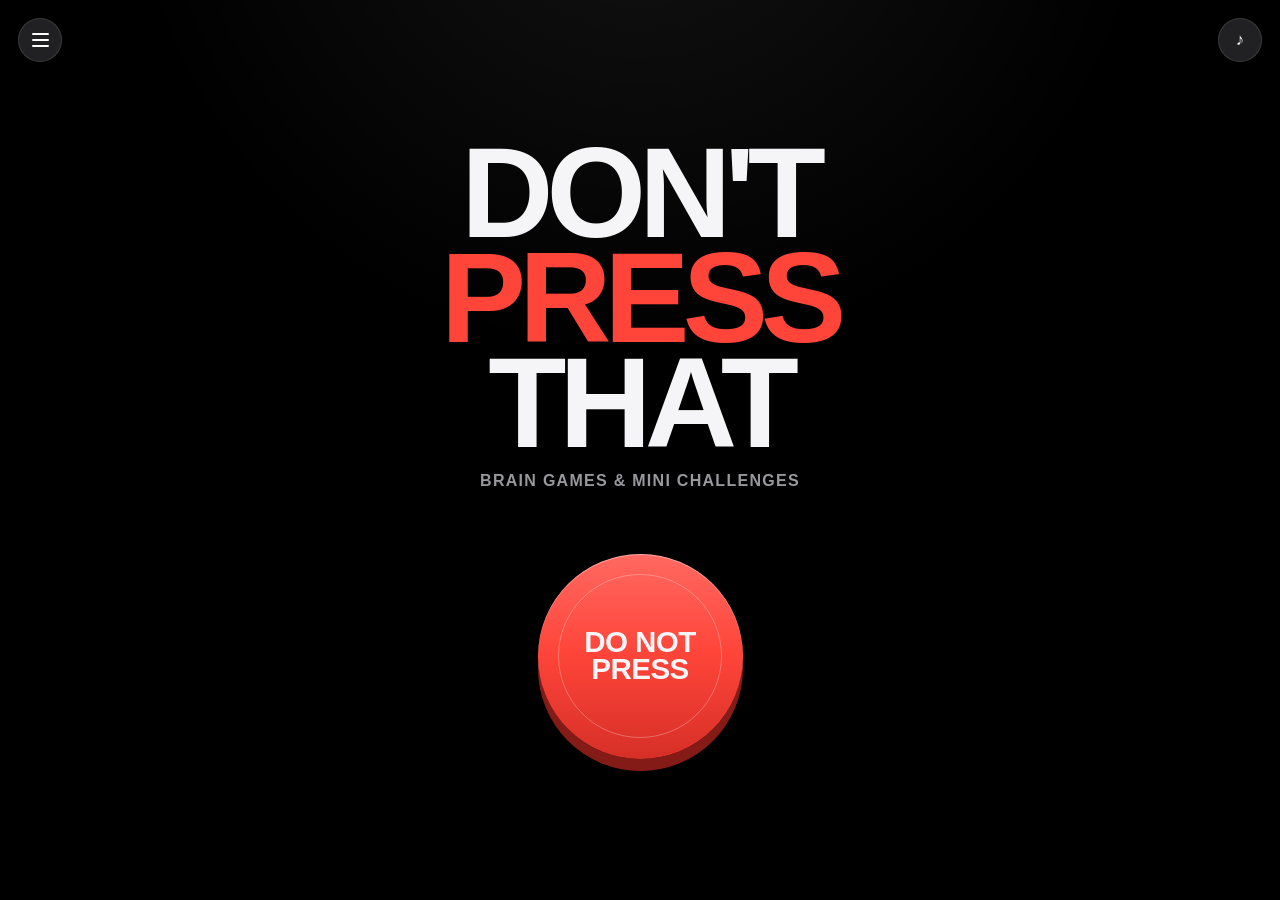
==== commit 9f2bb769: "Preserve branded title layout while keeping descriptive H1" ====
--- a/index.html
+++ b/index.html
@@ -57,13 +57,11 @@
       <div><small>BEST</small><strong id="best">0</strong></div>
     </header>
 
-    <button id="menu-toggle" class="menu-toggle" aria-label="Open menu" aria-controls="site-menu" aria-expanded="false">
-      <span></span><span></span><span></span>
-    </button>
+    <button id="menu-toggle" class="menu-toggle" aria-label="Open menu" aria-controls="site-menu" aria-expanded="false"><span></span><span></span><span></span></button>
     <button id="mute" class="icon-button" aria-label="Mute sound" title="Sound">♪</button>
 
     <section id="intro" class="screen intro">
-      <h1>DON'T PRESS THAT <small>Brain Games &amp; Mini Challenges</small></h1>
+      <h1>DON'T<br><span>PRESS</span><br>THAT<small>Brain Games &amp; Mini Challenges</small></h1>
       <button id="forbidden" class="forbidden" aria-label="Start DON'T PRESS THAT"><span>DO NOT<br>PRESS</span></button>
     </section>
 
@@ -85,17 +83,12 @@
     <aside id="site-menu" class="site-menu" aria-hidden="true" aria-label="Game menu">
       <div class="menu-backdrop" data-close-menu></div>
       <div class="menu-panel" role="dialog" aria-modal="true" aria-labelledby="menu-title">
-        <div class="menu-head">
-          <h2 id="menu-title">Menu</h2>
-          <button id="menu-close" class="menu-close" aria-label="Close menu">×</button>
-        </div>
-
+        <div class="menu-head"><h2 id="menu-title">Menu</h2><button id="menu-close" class="menu-close" aria-label="Close menu">×</button></div>
         <nav class="menu-nav" aria-label="Site navigation">
           <a href="./about.html">About &amp; How to Play</a>
           <a href="./terms.html">Terms &amp; Conditions</a>
           <a href="./privacy.html">Privacy</a>
         </nav>
-
         <section class="menu-copy" aria-labelledby="about-title">
           <h2 id="about-title">About the brain game</h2>
           <p><strong>DON'T PRESS THAT</strong> is a free browser game built around short brain games and mini challenges. Each round asks you to read quickly, notice a pattern and make a deliberate choice before the timer expires. The game mixes memory, visual attention, reaction control, number reasoning, direction changes, timing and path recall so a long run depends on more than fast tapping.</p>
@@ -103,18 +96,16 @@
           <p>Follow the Path includes five difficulty levels, from a short five-tile route to an extreme twenty-five-tile sequence. Memory and pattern rounds become demanding because the answer is not always visible when you act. Ordering games include decoys and reshuffle after correct choices. These mechanics are intended to make the experience feel like a compact set of brain puzzles rather than a collection of automatic tap tests.</p>
           <p>No account is required to play. Your best score and sound preference can be stored locally in your browser so they remain available on the same device. Opening this menu pauses the current challenge and closing it resumes the game safely. You can mute sound at any time, replay after a failed round and use the site on a phone, tablet or desktop browser.</p>
         </section>
-
         <section class="menu-links" aria-labelledby="more-title">
           <h2 id="more-title">More from us</h2>
           <a href="https://racinggame.fun/" target="_blank" rel="noopener noreferrer">RacingGame.fun</a>
           <a href="https://dhamarikar.com/" target="_blank" rel="noopener noreferrer">Dhamarikar.com</a>
           <a href="https://expressmock.in/" target="_blank" rel="noopener noreferrer">ExpressMock.in</a>
         </section>
-
         <section class="share-links" aria-labelledby="share-title">
           <h2 id="share-title">Share</h2>
           <button id="share-game" type="button">Share this game</button>
-          <a href="https://twitter.com/intent/tweet?text=Play%20DON%27T%20PRESS%20THAT&url=https%3A%2F%2Fwhyiamdoingthis.fun%2F" target="_blank" rel="noopener noreferrer">Share on X</a>
+          <a href="https://twitter.com/intent/tweet?text=Play%20DON%27T%20PRESS%20THAT&amp;url=https%3A%2F%2Fwhyiamdoingthis.fun%2F" target="_blank" rel="noopener noreferrer">Share on X</a>
           <a href="https://wa.me/?text=Play%20DON%27T%20PRESS%20THAT%20https%3A%2F%2Fwhyiamdoingthis.fun%2F" target="_blank" rel="noopener noreferrer">Share on WhatsApp</a>
         </section>
       </div>
--- a/styles/menu.css
+++ b/styles/menu.css
@@ -0,0 +1,25 @@
+.menu-toggle{position:absolute;z-index:42;left:max(18px,env(safe-area-inset-left));top:max(18px,env(safe-area-inset-top));width:44px;height:44px;border:1px solid rgba(255,255,255,.12);border-radius:50%;background:rgba(44,44,46,.76);display:grid;place-content:center;gap:4px;-webkit-backdrop-filter:saturate(180%) blur(20px);backdrop-filter:saturate(180%) blur(20px);box-shadow:0 8px 24px rgba(0,0,0,.28)}
+.menu-toggle span{display:block;width:17px;height:2px;border-radius:999px;background:#fff}
+.menu-toggle:active{transform:scale(.94)}
+.site-menu{position:fixed;z-index:100;inset:0;pointer-events:none;visibility:hidden}
+.site-menu.open{pointer-events:auto;visibility:visible}
+.menu-backdrop{position:absolute;inset:0;background:rgba(0,0,0,.52);opacity:0;transition:opacity .22s ease;-webkit-backdrop-filter:blur(8px);backdrop-filter:blur(8px)}
+.site-menu.open .menu-backdrop{opacity:1}
+.menu-panel{position:absolute;left:0;top:0;bottom:0;width:min(92vw,430px);padding:max(18px,env(safe-area-inset-top)) 18px max(24px,env(safe-area-inset-bottom));overflow:auto;background:rgba(28,28,30,.97);border-right:1px solid rgba(255,255,255,.1);transform:translateX(-104%);transition:transform .24s cubic-bezier(.2,.8,.2,1);box-shadow:24px 0 60px rgba(0,0,0,.45);text-align:left}
+.site-menu.open .menu-panel{transform:translateX(0)}
+.menu-head{display:flex;align-items:center;justify-content:space-between;margin-bottom:18px}
+.menu-head h2,.menu-copy h2,.menu-links h2,.share-links h2{margin:0;font-size:1rem;line-height:1.2;letter-spacing:-.01em}
+.menu-close{width:38px;height:38px;border:0;border-radius:50%;background:var(--surface-2);font-size:1.5rem;line-height:1}
+.menu-nav{display:grid;gap:8px;margin-bottom:22px}
+.menu-nav a,.menu-links a,.share-links a,.share-links button{display:flex;align-items:center;min-height:48px;padding:12px 14px;border:1px solid rgba(255,255,255,.08);border-radius:15px;background:var(--surface-2);color:var(--text);text-decoration:none;font-weight:650}
+.menu-copy{padding:18px 0;border-top:1px solid var(--separator);border-bottom:1px solid var(--separator)}
+.menu-copy p{margin:12px 0 0;color:#c7c7cc;font-size:.92rem;line-height:1.55}
+.menu-links,.share-links{display:grid;gap:8px;padding-top:18px}
+.menu-links h2,.share-links h2{margin-bottom:4px}
+.share-links button{text-align:left;width:100%}
+body.menu-open{overflow:hidden}
+.intro h1 small{display:block;margin-top:16px;color:var(--secondary);font-size:clamp(.78rem,3.2vw,1rem);line-height:1.15;letter-spacing:.08em;font-weight:700;text-transform:uppercase}
+.gameover h2{display:flex;align-items:baseline;gap:10px;font-size:clamp(1rem,4vw,1.25rem);letter-spacing:0;line-height:1;font-weight:700;color:var(--secondary)}
+.gameover h2 span{font-size:clamp(5rem,24vw,9rem);line-height:.9;letter-spacing:-.07em;font-weight:850;color:var(--text)}
+@media(max-width:520px){.hud{left:50%;transform:translateX(-50%);top:max(14px,env(safe-area-inset-top))}.menu-toggle{left:max(12px,env(safe-area-inset-left));top:max(12px,env(safe-area-inset-top))}.icon-button{right:max(12px,env(safe-area-inset-right));top:max(12px,env(safe-area-inset-top))}}
+@media(prefers-reduced-motion:reduce){.menu-backdrop,.menu-panel{transition:none}}
